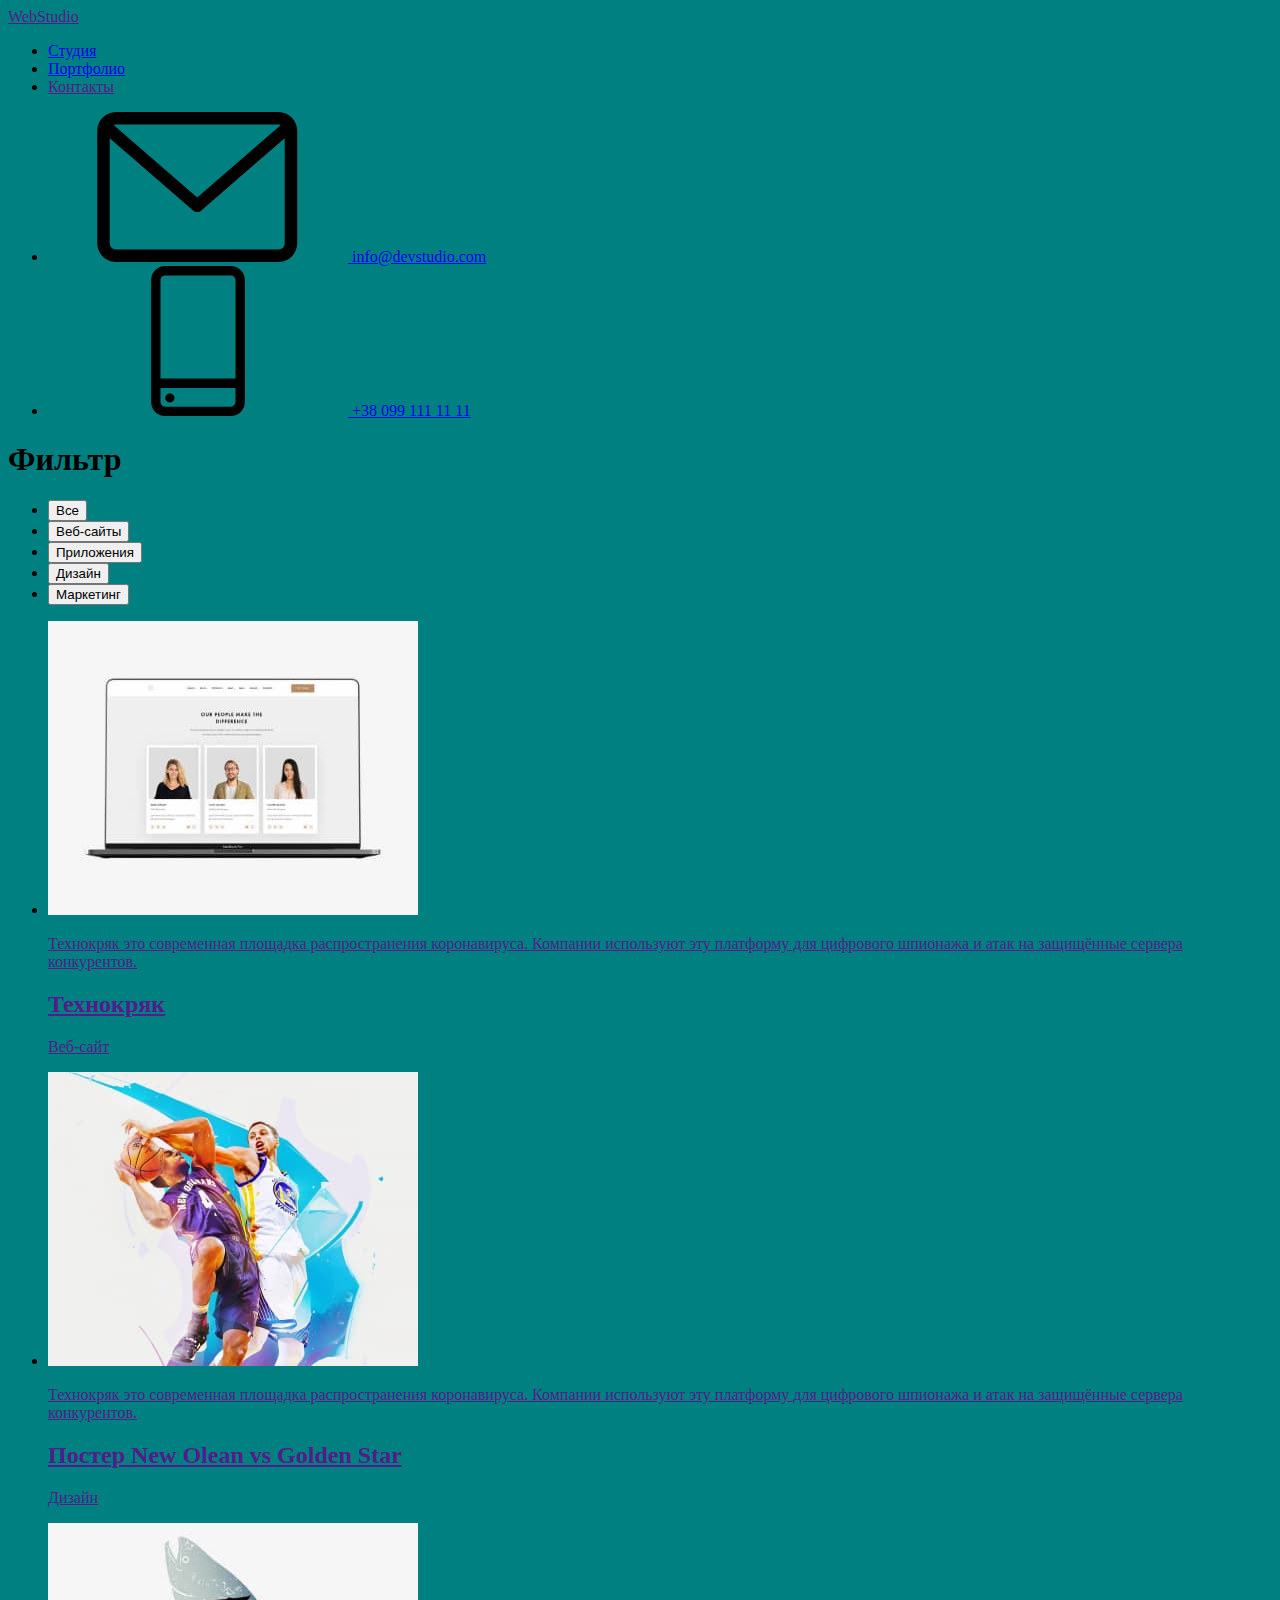
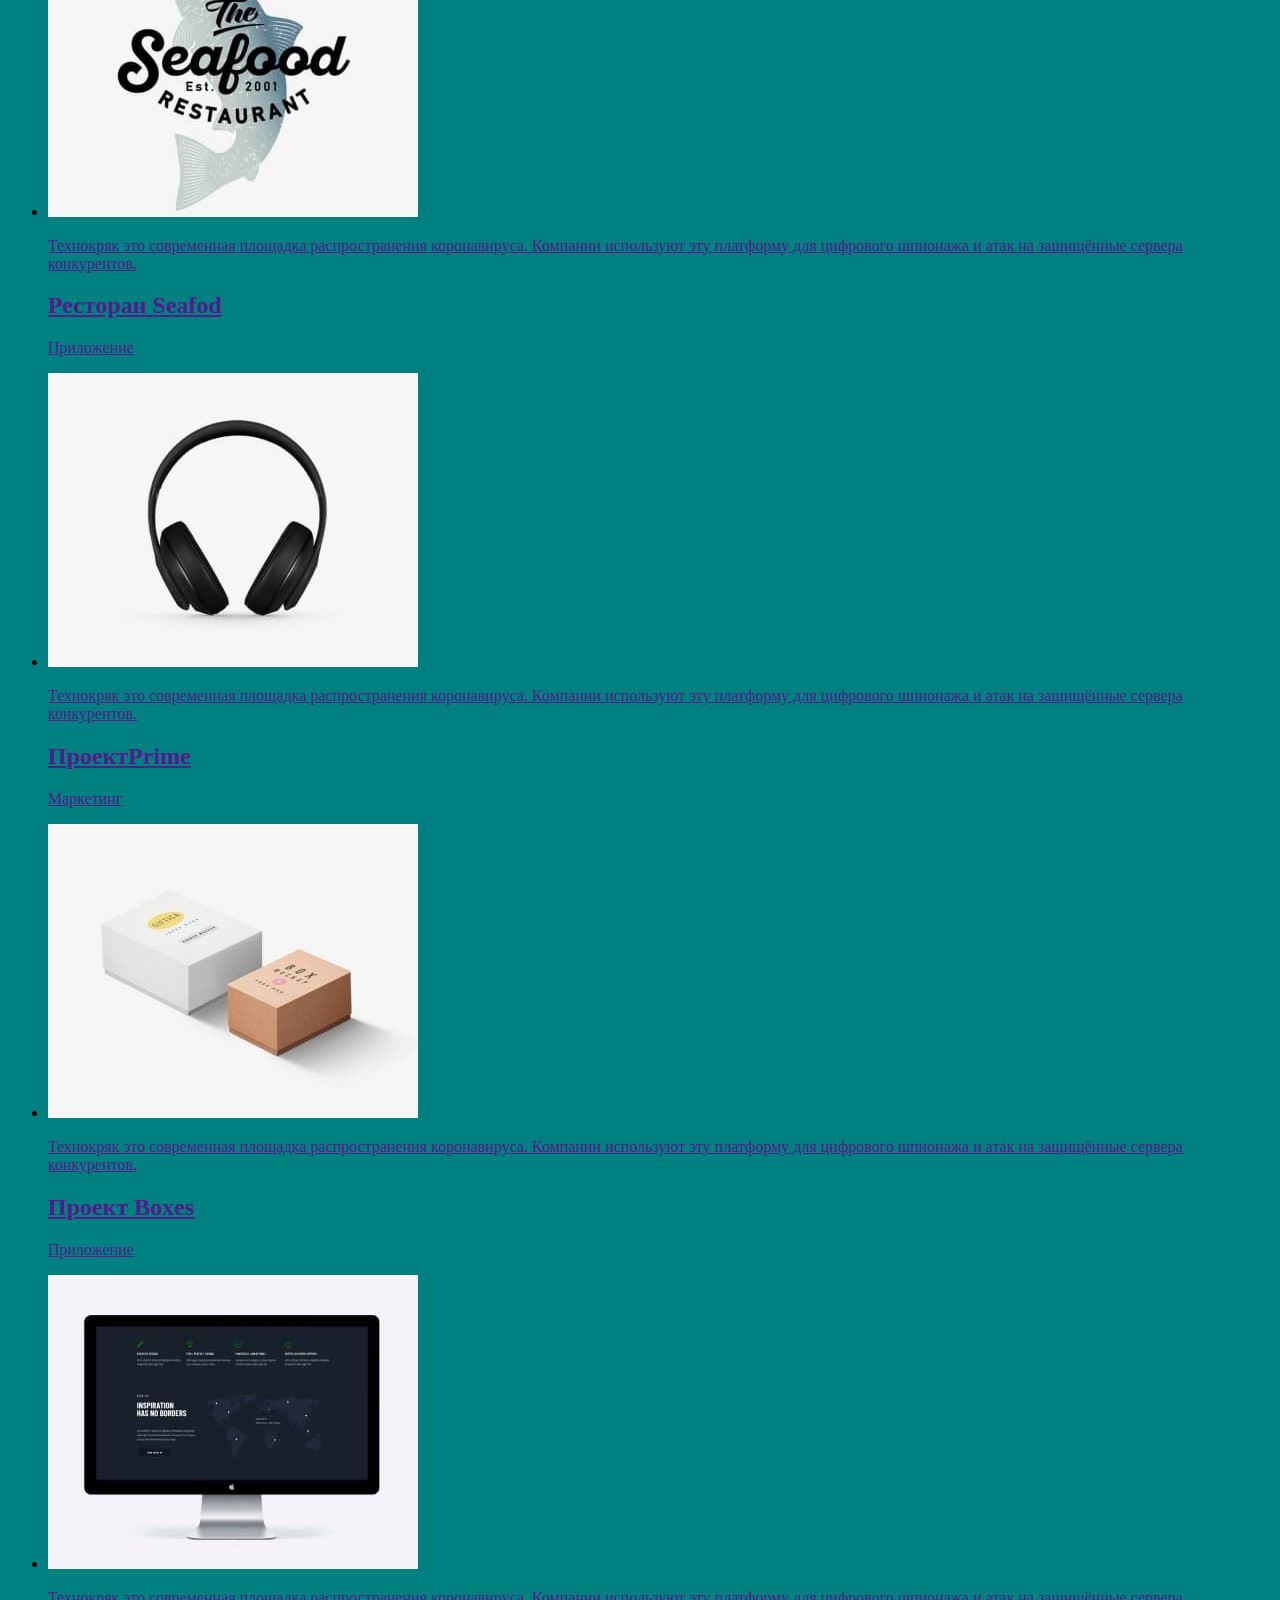
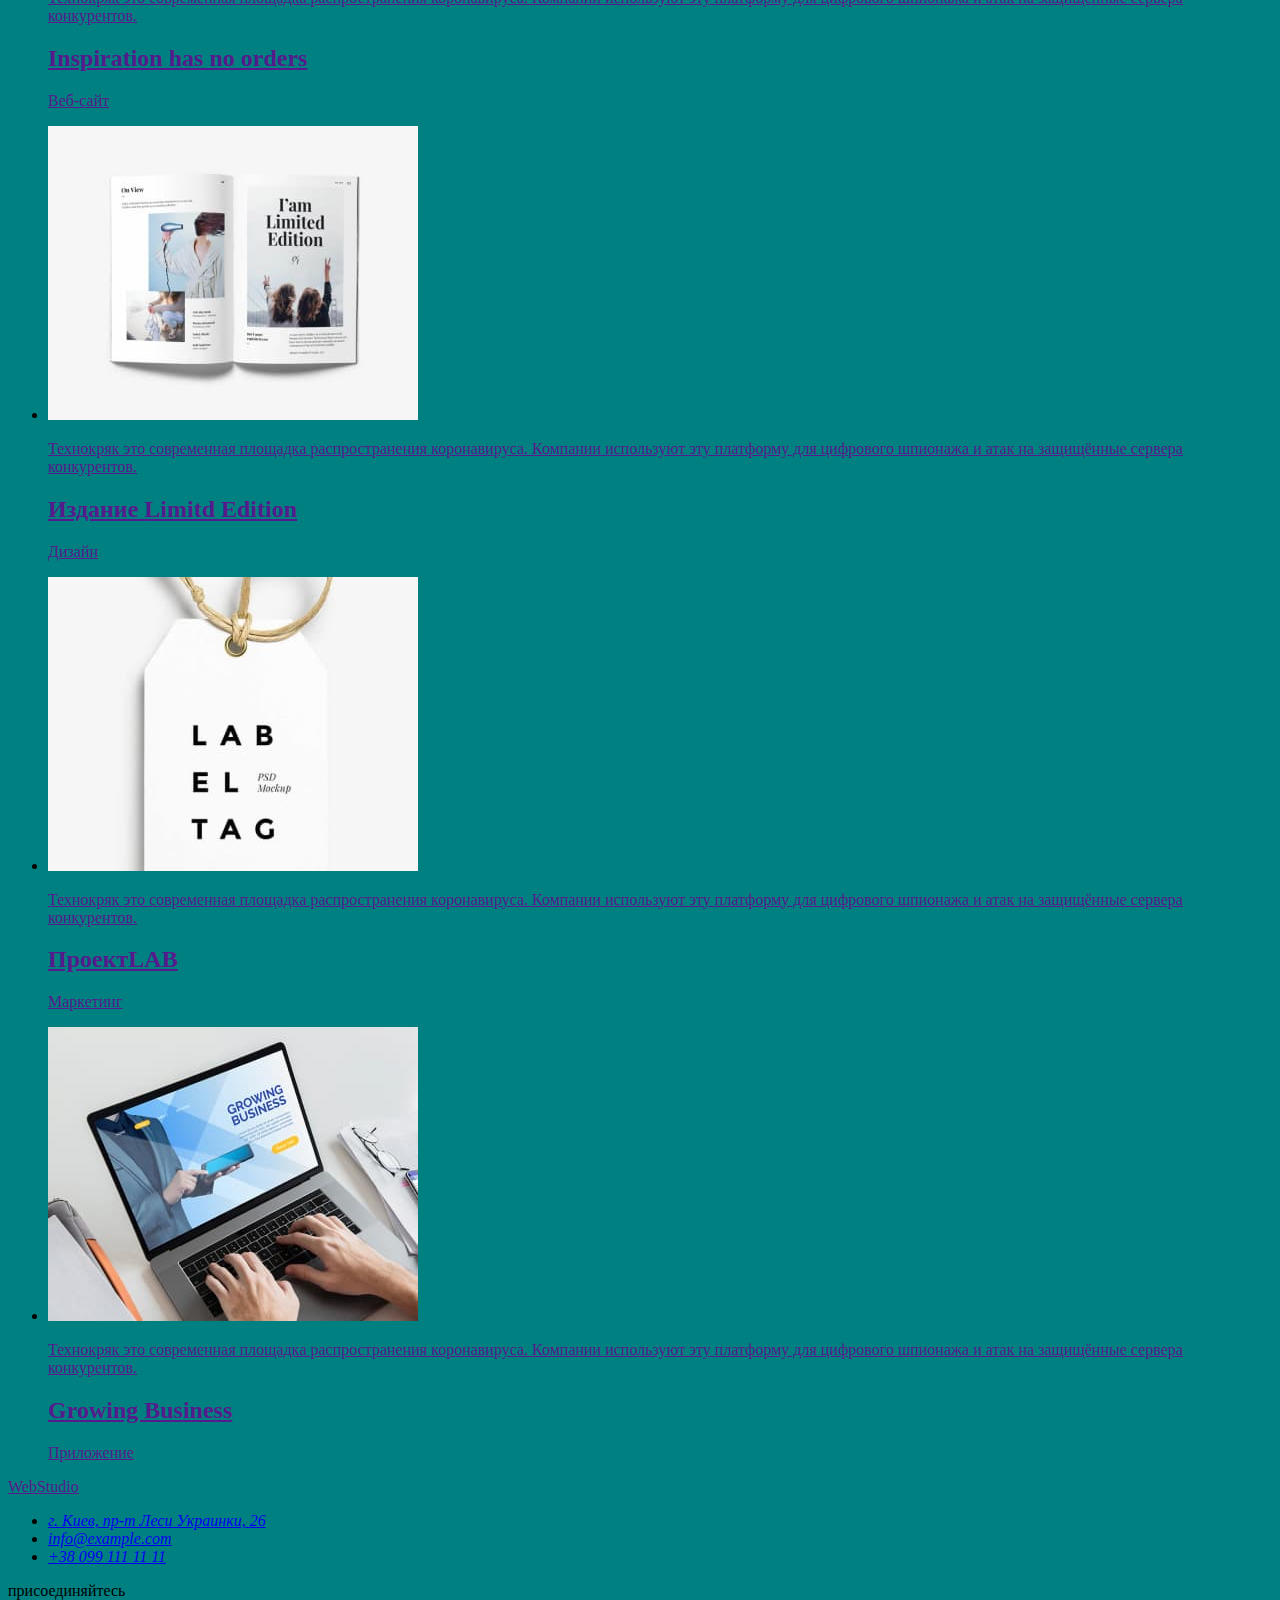
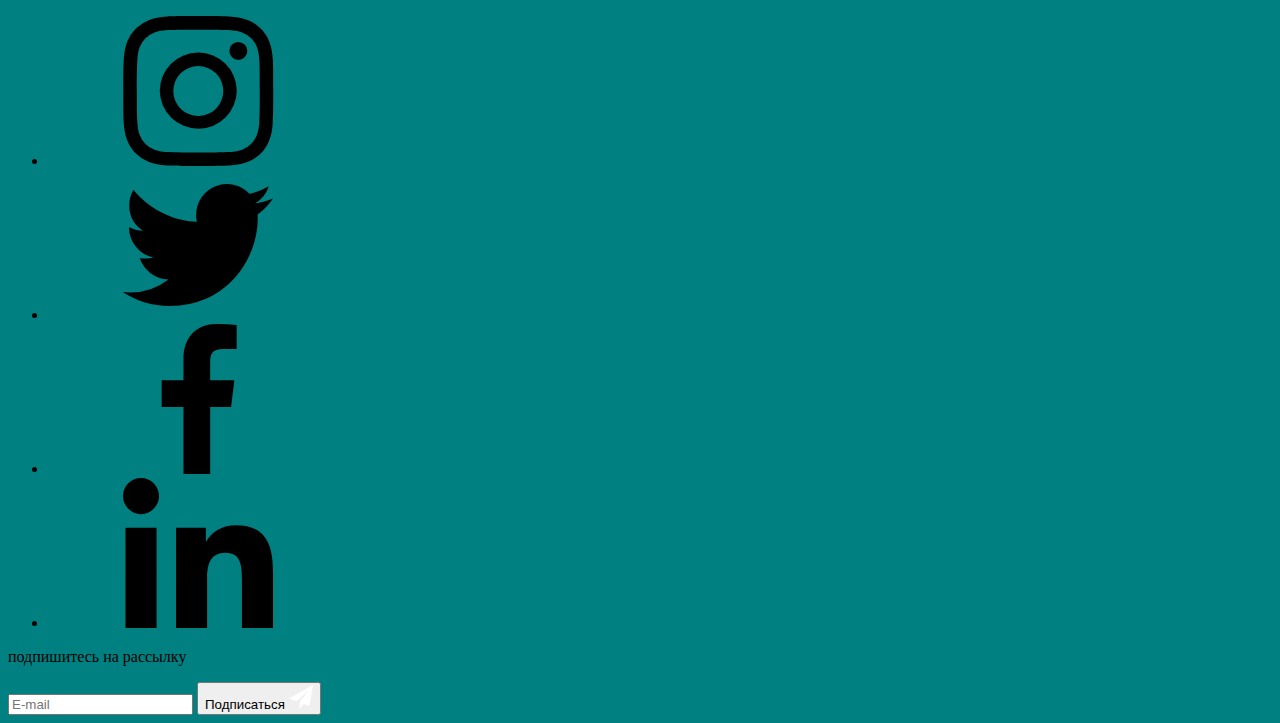
==== portfolio.html @ b496a495 "scss added" ====
<!DOCTYPE html>
<html lang="ru">
<head>
    <meta charset="UTF-8">
    <meta http-equiv="X-UA-Compatible" content="IE=edge">
    <meta name="viewport" content="width=device-width, initial-scale=1.0">
    <title>Студия</title>
    <link rel="preconnect" href="https://fonts.googleapis.com">
    <link rel="preconnect" href="https://fonts.gstatic.com" crossorigin>
    <link href="https://fonts.googleapis.com/css2?family=Raleway:wght@700&family=Roboto:wght@400;500;700;900&display=swap" rel="stylesheet">
    <link rel="stylesheet" href="https://cdnjs.cloudflare.com/ajax/libs/modern-normalize/1.1.0/modern-normalize.min.css" integrity="sha512-wpPYUAdjBVSE4KJnH1VR1HeZfpl1ub8YT/NKx4PuQ5NmX2tKuGu6U/JRp5y+Y8XG2tV+wKQpNHVUX03MfMFn9Q==" crossorigin="anonymous" referrerpolicy="no-referrer" />
    <!-- <link rel="stylesheet" href="./css/styles.css"> -->
    <link rel="stylesheet" href="./css/main.css">
</head>
<body>
    <!-- Шапка сайта -->
    <header class="header">
        <div class="container header-container">
            <nav class="navigation">
            <a lang="en" href="" class="logo">Web<span class="logo-studio">Studio</span></a>
            <ul class="nav-list list">
                <li class="nav-item"><a href="./index.html" class="nav-link">Студия</a></li>
                <li class="nav-item"><a href="./portfolio.html" class="nav-link current">Портфолио</a></li>
                <li class="nav-item"><a href="" class="nav-link">Контакты</a></li>
            </ul>
            </nav>
            <ul class="contacts list">
                <li class="contact-item">
                    <a href="mailto:info@devstudio.com" class="header-link-mail">
                    <svg class="header-mail-icon">
                        <use href="./images/icons.svg#icon-envelope"></use>
                    </svg>
                        <span>info@devstudio.com</span>
                    </a></li>
                <li class="contact-item"><a href="tel:+380991111111" class="header-link-tel">
                    <svg class="header-tel-icon">
                        <use href="./images/icons.svg#icon-smartphone"></use>
                    </svg>
                        <span>+38 099 111 11 11</span>
                    </a>
                </li>
            </ul>
        </div>
    </header>
    <main>
         <!--Проекты-->
        <section class="section">
            <div class="container">
                <h1 class="visually-hidden">Фильтр</h1>
                <!--Фильтр кнопки-->
                <ul class="filter list">
                    <li class="filter-item"> 
                        <button type="button" class="button">Все</button>
                    </li>
                    <li class="filter-item"> 
                        <button type="button" class="button">Веб-сайты</button>
                    </li>
                    <li class="filter-item"> 
                        <button type="button" class="button">Приложения</button>
                    </li>
                    <li class="filter-item"> 
                        <button type="button" class="button">Дизайн</button>
                    </li>
                    <li class="filter-item"> 
                        <button type="button" class="button">Маркетинг</button>
                    </li>
                </ul>
        
        <!--проекты-->
        
            <ul class="project list">
                <li class="project-item"> 
                    <a class="project-link" href="">
                            <div class="project-thumb">
                                <img src="./images/web.jpg" alt="фотоколаж" width="370" height="294">
                                <p class="project-action">Технокряк это современная площадка распространения коронавируса. Компании используют эту платформу для цифрового шпионажа и атак на защищённые сервера конкурентов.</p>
                            </div>
                            <div class="projects-content">
                                <h2 class="project-link-title">Технокряк</h2>
                                <p class="project-link-text">Веб-сайт</p>                              
                            </div>
                    </a>
                       
                </li>
                <li class="project-item"> 
                    <a class="project-link" href="">
                        <div class="project-thumb">
                            <img src="./images/design.jpg" alt="люди с мячом" width="370" height="294">
                            <p class="project-action">Технокряк это современная площадка распространения коронавируса. Компании используют эту платформу для цифрового шпионажа и атак на защищённые сервера конкурентов.</p>
                        </div>
                        <div class="projects-content">
                            <h2 class="project-link-title"> Постер <span lang="en">New Olean vs Golden Star</span></h2>
                            <p class="project-link-text">Дизайн</p>
                            
                        </div>
                    </a>
                </li>
                <li class="project-item"> 
                    <a class="project-link" href=""> 
                        <div class="project-thumb">
                            <img src="./images/restaurantseafood.jpg" alt="ресторан seafood" width="370" height="294">
                            <p class="project-action">Технокряк это современная площадка распространения коронавируса. Компании используют эту платформу для цифрового шпионажа и атак на защищённые сервера конкурентов.</p>
                        </div>
                        <div class="projects-content">
                            <h2 class="project-link-title">Ресторан <span lang="en">Seafod</span></h2>
                            <p class="project-link-text">Приложение</p>
                        </div>
                    </a>
                </li>
                <li class="project-item"> 
                    <a class="project-link" href="">
                        <div class="project-thumb">
                            <img src="./images/headphones.jpg" alt="наушники" width="370" height="294">
                            <p class="project-action">Технокряк это современная площадка распространения коронавируса. Компании используют эту платформу для цифрового шпионажа и атак на защищённые сервера конкурентов.</p>
                        </div>
                        <div class="projects-content">
                            <h2 class="project-link-title">Проект<span lang="en">Prime</span></h2>
                            <p class="project-link-text">Маркетинг</p>
                        </div>
                    </a>
                </li>
                <li class="project-item"> 
                    <a class="project-link" href="">
                        <div class="project-thumb">
                            <img src="./images/projectboxes.jpg" alt="коробочки" width="370" height="294">
                            <p class="project-action">Технокряк это современная площадка распространения коронавируса. Компании используют эту платформу для цифрового шпионажа и атак на защищённые сервера конкурентов.</p>
                        </div>
                        <div class="projects-content">
                            <h2 class="project-link-title">Проект <span lang="en">Boxes</span></h2>
                            <p class="project-link-text">Приложение</p>
                    </div>
                    </a>
                </li>
                <li class="project-item"> 
                    <a class="project-link" href="">
                        <div class="project-thumb">
                            <img src="./images/pc.jpg" alt="монитор" width="370" height="294">
                            <p class="project-action">Технокряк это современная площадка распространения коронавируса. Компании используют эту платформу для цифрового шпионажа и атак на защищённые сервера конкурентов.</p>
                        </div>
                        <div class="projects-content">
                            <h2 lang="en" class="project-link-title">Inspiration has no orders</h2>
                            <p class="project-link-text">Веб-сайт</p>
                        </div>
                    </a>
                </li>
                <li class="project-item"> 
                    <a class="project-link" href="">
                        <div class="project-thumb">
                            <img src="./images/books.jpg" alt="книга" width="370" height="294">
                            <p class="project-action">Технокряк это современная площадка распространения коронавируса. Компании используют эту платформу для цифрового шпионажа и атак на защищённые сервера конкурентов.</p>
                        </div>
                        <div class="projects-content">
                            <h2 class="project-link-title">Издание <span lang="en">Limitd Edition</span></h2>
                            <p class="project-link-text">Дизайн</p>
                        </div>
                    </a>
                </li>
                <li class="project-item"> 
                    <a class="project-link" href="">
                        <div class="project-thumb">
                            <img src="./images/label.jpg" alt="лейбочка" width="370" height="294">
                            <p class="project-action">Технокряк это современная площадка распространения коронавируса. Компании используют эту платформу для цифрового шпионажа и атак на защищённые сервера конкурентов.</p>
                        </div>    
                        <div class="projects-content">
                            <h2 class="project-link-title">Проект<span lang="en">LAB</span> </h2>
                            <p class="project-link-text">Маркетинг</p>
                       </div>
                    </a>
                </li>
                <li class="project-item"> 
                    <a class="project-link" href="">
                        <div class="project-thumb">
                            <img src="./images/laptop.jpg" alt="ноутбук" width="370" height="294">
                            <p class="project-action">Технокряк это современная площадка распространения коронавируса. Компании используют эту платформу для цифрового шпионажа и атак на защищённые сервера конкурентов.</p>
                        </div>
                        <div class="projects-content">
                            <h2 lang="en" class="project-link-title">Growing Business</h2>
                            <p class="project-link-text">Приложение</p>
                        </div>
                    </a>
                </li>
            </ul>
            </div>
        </section>
    </main>

     <!-- Подвал -->
     <footer class="footer">
        <div class="container footer-container">
            <div class="container-adress">
                <a lang="en" href="" class="logo logo-footer">Web<span class="logo-studio-footer">Studio</span> </a>
            <address class="section-adress">
                <ul class="adress list">
                <li class="adress-item"><a href="https://goo.gl/maps/fiqTfdVGNk1Dg5dy9" target="_blank" 
                    rel="noopener noreferrer nofollow" class="adress-link adress-footer">г. Киев, пр-т Леси Украинки, 26</a>
                </li>
                <li class="adress-item"><a href="mailto:info@example.com" class="adress-link">info@example.com</a></li>
                <li class="adress-item"><a href="tel:+380991111111" class="adress-link">+38 099 111 11 11</a></li>
                </ul>
            </address>
            </div>
            <div class="container-join">
                <p class="join-title">присоединяйтесь</p>
                <ul class="join-list list">
                    <li class="join-item">
                        <a href="" class="join-link">
                            <svg class="join-icon">
                                <use href="./images/icons.svg#icon-instagram"></use>
                            </svg>
                        </a>
                    </li>
                    <li class="join-item">
                        <a href="" class="join-link">
                            <svg class="join-icon">
                                <use href="./images/icons.svg#icon-twitter"></use>                                
                            </svg>
                        </a>
                    </li>
                    <li class="join-item">
                        <a href="" class="join-link">
                            <svg class="join-icon">
                                <use href="./images/icons.svg#icon-facebook"></use>
                            </svg>
                        </a>
                    </li>
                    <li class="join-item">
                        <a href="" class="join-link">
                            <svg class="join-icon">
                                <use href="./images/icons.svg#icon-linkedin"></use>
                            </svg>
                        </a>
                    </li>
                </ul>
            </div>

            <div class="container-sign">
                <p class="sign-title">подпишитесь на рассылку</p>
                <form class="sign">
                   
                        <input class="sign-container" type="email" name="mail" id="mail" placeholder="E-mail">
                    
                    <button type="submit" class="text-sign">Подписаться
                        
                        <svg class="icon-sign" width="24" height="24">
                            <use href="./images/icons.svg#icon-send"></use>
                        </svg>
                    </button>
                </form>
            </div>
        </div>
    </footer>
    <script src="./js/modal.js"></script>
</body>
</html>
---- css/styles.css ----
/*цвет заголовков #212121 
цвет текста #757575;
акцент #2196F3;
h1, фон #ffffff;
фон шапки, подвала #2F303A;
фон команди F5F4FA
фон кнопок, карток #F5F4FA;
фон карток #EEEEEE;
фон наша команда #E5E5E5;
фон лого #000000; #2196F3;
*/

:root {
    --title-color: #212121;
    --text-color: #757575;
    --accent-color:#2196f3;
    --background-color:#ffffff;
    --footer-background:#2F303A;
    --hero-background:#2F303A;
    --team-background: #F5F4FA;
    --button-color: #212121;
    --nav-color: #212121;
    --button-background: #F5F4FA;
    --time-duration: 250ms;
    --timing-function: cubic-bezier(0.4, 0, 0.2, 1);
    }
    
    p, h1, h2, h3 {
        margin: 0;
    }
    
    ul {
        margin: 0;
        padding: 0;
    }
    
    img {
        display: block;
        max-width: 100%;
        height: auto;
    }
    
    button {
        cursor: pointer;
        border-radius: 4px;
    }
    
    .container {
        width: 1200px;
        padding-right: 15px;
        padding-left: 15px;
        margin: 0 auto;
        outline: 2px solid green;
    }
    
    .header {
        border-bottom: 1px solid #ECECEC;
    }
    .header-container {
        display: flex;
        align-items: center;
    }
    .navigation {
        display: flex;
        align-items: center;
    }
    .nav-list{
        display: flex;
        
    }
    .contacts {
        display: flex;
        margin-left: auto;
    }
    .contact-item {
        display: flex;
    }
    
    .contact-item + .contact-item {
        margin-left: 50px;
    }
    
    .nav-item + .nav-item {
        margin-left: 50px;
    }
    
    
    body {
    background-color: var(--background-color);
    color: var(--text-color);
    font-family: Roboto, sans-serif;
    font-size: 14px;
    letter-spacing: 0.03em;
    }
    .list {
        list-style: none;
    }
    
    /*лого*/
    .logo {
        font-family: Raleway, sans-serif;
        color: var(--accent-color);
        font-weight: 700;
        font-size: 26px;
        line-height: 1.2;
        text-decoration: none;
        padding-top: 24px;
        padding-bottom: 25px;
        margin-right: 93px;

        transition: color var(--time-duration) var(--timing-function);
    }
    .logo-studio {
        color: #000000;
        
    }
    .logo-studio-footer,
    .adress-item-city{
        color: #ffffff;
    }
    .logo:hover,
    .logo:focus {
        color: var(--accent-color);
    }
    /*навигация*/
    .nav-link {
        position: relative;
        display: block;
        
        padding-top: 32px;
        padding-bottom: 32px;
       
        color: var(--nav-color);
        font-weight: 500;
        line-height: 1.14;
        letter-spacing: 0.02em;
        text-decoration: none;     
        
        transition: color var(--time-duration) var(--timing-function);
    }
     
    .nav-link:hover,
    .nav-link:focus{
        color: var(--accent-color);       
    }

    .nav-link.current::after {
        content: '';
        position: absolute;
        bottom: 0;
        left: 0;
        display: block;
        width: 100%;
        height: 4px;
        
        background-color: var(--accent-color);
        border-radius: 2px;
        
        opacity: 1;

        }
    .current {
        color: var(--accent-color);
    }

    /* шапка сайта */
    .header-link-mail,
    .header-link-tel {
        color: inherit;
        font-weight: 500;
        line-height: 1.14;
        letter-spacing: 0.02em;
        text-decoration: none;
    
        display: flex;
        justify-content: center;
        align-items: center;

       
        transition: color var(--time-duration) var(--timing-function);
    }
        
    .header-link-mail:hover,
    .header-link-mail:focus,
    .header-link-tel:hover,
    .header-link-tel:focus {
        color: var(--accent-color);
    }
    
    .header-tel-icon,
    .header-mail-icon {
    margin-right: 10px;
    
    fill: currentColor;
    
    transition: fill var(--time-duration) var(--timing-function);
    }

    .header-mail-icon {
        width: 16px;
        height: 12px;
    }
    
    .header-tel-icon {
        width: 10px;
        height: 16px;
    }
    .header-mail-icon:hover,
    .header-mail-icon:focus,
    .header-tel-icon:focus,
    .header-tel-icon:hover {
        fill: var(--accent-color);
    }
    
    /*Герой*/
    .hero {
        background-color: var(--hero-background);
    
        background-image: linear-gradient(
            rgba(47, 48, 58, 0.4),
            rgba(47, 48, 58, 0.4)),
            url(../images/hero-image.jpg);
        background-repeat: no-repeat;
        background-position: center;
        background-size: cover;
    
        max-width: 1600px;
        height: 600px;
        
        padding-top: 200px;
        padding-bottom: 200px;
        margin: 0 auto;
        
        text-align: center;
    
    }
    .hero-title {
        color: #ffffff;
        font-size: 44px;
        font-weight: 900;
        line-height: 1.36;
        letter-spacing: 0.06em;
        text-align: center;
        text-transform: uppercase;
        width: 696px;
        
        margin-right: auto;
        margin-left: auto;
        margin-bottom: 30px;
    }
    .hero-btn {
        color: #ffffff;
        background-color: var(--accent-color);
        font-family: inherit;
        font-size: 16px;
        font-weight: 700;
        line-height: 1.88;
        letter-spacing: 0.06em;
        cursor: pointer;
        border-radius: 4px;
    
        box-shadow: 0px 4px 4px rgba(0, 0, 0, 0.15);
           
        min-width: 200px;
        min-height: 50px;
    
        padding: 10px 32px;
        justify-content: center;
    }

   
    
    /*Преимущества*/
    .visually-hidden {
        position: absolute;
        clip: rect(0 0 0 0);
        width: 1px;
        height: 1px;
        margin: -1px;
    }
    .section {
        padding-top: 94px;
        padding-bottom: 94px;
    }
    .features {
        display: flex;
    }
    
    .features-item:not(:first-child) {
        margin-left: 30px;
    }
    .features-title {
        color: var(--title-color);
        font-weight: 700;
        font-size: 16px;
        line-height: 1.14;
        text-transform: uppercase;
        
        margin-bottom: 10px;
        margin-top: 30px;
    }
    .features-text {
        color: var(--text-color);
        line-height: 1.71;
    }
    
    .features-img-link {
    
        min-height: 120px;
        
        display: flex;
        justify-content: center;
        align-items: center;
       
        
        background-color: #f5f4f4;
        
        
        
    }
    .features-img-icon {
        display: block;
        
        width: 70px;
        height: 70px;
    }
    
    /*Наши работы*/
    .works {
        display: flex;
        margin-left: -30px;
    }
    .works-section {
        padding-top: 0;
    }
    .section-title{
        color: var(--title-color);
        font-weight: 700;
        font-size: 36px;
        line-height: 1.17;
        text-align: center;
    }
    .works-title {
        margin-bottom: 50px;
    }
    
    .works-item {
        position: relative;
        width: calc(100% / 3 - 30px);
        margin-left: 30px;
    }
    
    .works-text {
        position: absolute;
        content: '';

        display: flex;
        justify-content: center;
        align-items: center;

        bottom: 0;
        left: 0;
        width: 100%;
        height: 70px;
               
        font-weight: 700;
        line-height: 1.17; 
        text-transform: uppercase;
        
        color: #ffffff;
        background: #2F303ACC;
    }
    
    /* Персонал */
    .section-masters {
        background-color: var(--team-background);
    
    }
    .masters {
        
        display: flex;
    }
    
    .masters-item-content {
        padding-bottom: 30px;
        padding-top: 30px;
    }
    .masters-item {
        
        background-color: #ffffff;
        width: calc((100% - 90px) / 4);
        box-shadow: 0px 1px 3px rgba(0, 0, 0, 0.12), 0px 1px 1px rgba(0, 0, 0, 0.14), 0px 2px 1px rgba(0, 0, 0, 0.2);
        border-radius: 0px 0px 4px 4px;
    
    }
    .masters-item:not(:first-child) {
        margin-left: 30px;
    }
    .masters-title {
        
        margin-bottom: 50px;
    }
    .masters-item-title,
    .masters-text {
        color: var(--title-color);
        font-size: 16px;
        font-weight: 500;
        line-height: 1.19;
        text-align: center;
    
    }
    .masters-item-title {
        
        margin-bottom: 10px;
        
    }
    
    .masters-text {
        color: var(--text-color);
        font-weight: 400;
    }
    .masters-socials-list {
        margin-top: 16px;
        display: flex;
        justify-content: center;
    }
    
    .masters-socials-link {
        width: 44px;
        height: 44px;
        border-radius: 50%;
        
    
        display: flex;
        justify-content: center;
        align-items: center;

        transition: background-color var(--time-duration) var(--timing-function);
    }
    .masters-socials-item + .masters-socials-item {
        margin-left: 10px;
    }
    
    .masters-social-icon {
        fill: #AFB1B8;
        transition: fill var(--time-duration) var(--timing-function);
        
    }
    .masters-socials-link:hover {
        background-color: var(--accent-color); 
    } 
    .masters-socials-link:hover .masters-social-icon {
       fill: #ffffff;
    } 
    
    .masters-socials-link:focus {
        background-color: var(--accent-color); 
    } 
    
    .masters-socials-link:focus .masters-social-icon {
        fill: #ffffff;
    } 
    
    /* Постоянные клиенты */
    .section-title {
        margin-bottom: 50px;
    }
    
    .clients-item:not(:first-child) {
        margin-left: 30px;
    }
    .clients-list {
        display: flex;
        flex-wrap: nowrap;
    }
    .clients-link {
        width: 170px;
        height: 92px;
        
        display: flex;
        justify-content: center;
        align-items: center;
           
        border: 1px solid #AFB1B8;
        border-radius: 4px;
        
        transition: border var(--time-duration) var(--timing-function);
    }
    .clients-icons {
        display: block;
        
        width: 106px;
        height: 60px;
    
        fill: #AFB1B8;

        transition: fill var(--time-duration) var(--timing-function);
    }
    

    .clients-link:hover,
    .clients-link:focus {
        border-color: var(--accent-color);

    }
    .clients-link:hover .clients-icons,
    .clients-link:focus .clients-icons {
        fill: var(--accent-color);
    }
    
   

    /* Подвал */
    .footer {
        background-color: #2F303A;
        padding-top: 60px;
        padding-bottom: 60px;
    } 
    
    .logo-footer {
        padding: 0;
        margin: 0;
    }
    .section-adress{
        margin-top: 20px;
    }
    .adress-item:not(:last-child) {
        margin-bottom: 9px;
    }
    .adress-link{
        color: var(--text-color);
        background-color: var(--footer-background);
        font-style: normal;
        line-height: 1.71;
        text-decoration: none;

        transition: color var(--time-duration) var(--timing-function);
    }
    .adress-link:hover,
    .adress-link:focus {
        color: var(--accent-color);
    }
    
    .logo-studio-footer,
    .adress-footer {
        color: #ffffff;
    }
    
    .footer-container {
        display: flex;
        align-items: baseline;
    }
    
    .join-title, 
    .sign-title {
        
        font-weight: 700;
        line-height: 1.17;
        text-align: left;
    
        text-transform: uppercase;
        
        color: #ffffff;
        margin-bottom: 20px;
        
    }
    
    .container-join {
       
        margin-left: 70px;
            
    }
    .join-list {
        
        display: flex;
        justify-content: center;
        
    }
    
    .join-link {
        width: 44px;
        height: 44px;
        border-radius: 50%;
        background: rgba(255, 255, 255, 0.1);
    
        display: flex;
        justify-content: center;
        align-items: center;

        transition: background-color var(--time-duration) var(--timing-function);
    }
    .join-item:not(:first-child) {
        margin-left: 10px;
    }
    
    .join-icon {
        width: 20px;
        height: 20px;
        fill: #ffffff;
    
    }
    
    .join-link:hover,
    .join-link:focus {
        background-color: var(--accent-color); 
    } 
    
    .container-sign {
        margin-left: 93px;
        width: 570px;
        
    }
    
    .sign {
        position: relative;
    }
    .sign-container {
        width: 358px;
        height: 50px;
        background-color: transparent;
        border: 1px solid rgba(255, 255, 255, 0.3);
        filter: drop-shadow(0px 4px 4px rgba(0, 0, 0, 0.15));
        border-radius: 4px;
        margin-right: 8px;
        outline: none;
      transition: border-color var(--time-duration) var(--timing-function);
    }
    .sign-container::placeholder {
        font-size: 16px;
        line-height: 1.25;
        color: rgba(255, 255, 255, 0.6);
               
        padding-left: 16px;
       
    }

    .sign-container:focus {
        border-color: var(--accent-color);
    }
    .container-adress {
        flex-grow: 1;
    }
    .text-sign {
        display: inline-flex;
        color: #ffffff;
        background-color: var(--accent-color);
        padding: 10px 28px;
        border: transparent;
        font-size: 16px;
        font-weight: 700;
        line-height: 1.875;
        letter-spacing: 0.06em;
        text-align: center;
        justify-content: center;
        align-items: center;
    }
    
    .icon-sign {
        margin-left: 10px;
       
        align-items: center;
        justify-content: center;
    }
    /* portfolio */
    /* Фильтр */
    .filter {
        display: flex;
        justify-content: center;
        margin-bottom: 50px;
    }
    .button {
        cursor: pointer;
        font-family: inherit;
        color: var(--button-color);
        background-color: var(--button-background);
        font-size: 16px;
        font-weight: 500;
        line-height: 1.63;
        text-decoration: none;
        border: transparent;

        padding: 6px 22px;

        transition: background-color var(--time-duration) var(--timing-function), color var(--time-duration) var(--timing-function), box-shadow var(--time-duration) var(--timing-function);
    }
    
    .filter-item + .filter-item {
        margin-left: 10px;
    }
    
    .button:hover,
    .button:focus {
        background-color: var(--accent-color);
        color: #ffffff;
        cursor: pointer;
        box-shadow: 0px 3px 1px rgba(0, 0, 0, 0.1), 0px 1px 2px rgba(0, 0, 0, 0.08), 0px 2px 2px rgba(0, 0, 0, 0.12);
    }
    /* проекты */
    .project {
        display: flex;
        flex-wrap: wrap;
        margin-left: -30px;
        margin-bottom: -30px;
    }
      
    .projects-content {
        padding-top: 20px;
        padding-bottom: 20px;
        padding-left: 24px;
        padding-right: 24px;
        border-bottom: 1px solid #EEEEEE;
        border-right: 1px solid #EEEEEE;
        border-left: 1px solid #EEEEEE;
        
    }
    
    .project-item {

       
        margin-left: 30px;
        margin-bottom: 30px;
    }
  
    .project-link {
        

        display: block;
        text-decoration: none;
        flex-basis: calc(100% / 3 - 30px);

        transition: box-shadow var(--time-duration) var(--timing-function);
    }
    .project-link:hover,
    .project-link:focus {
        box-shadow: 0px 1px 1px rgba(0, 0, 0, 0.12), 0px 4px 4px rgba(0, 0, 0, 0.06), 1px 4px 6px rgba(0, 0, 0, 0.16);    
    }
    .project-link-title {
        color: var(--title-color);
        font-size: 18px;
        font-weight: 700;
        line-height: 2;
        letter-spacing: 0.06em;
        margin-bottom: 4px;
       
    }
   
    .project-link-text {
        color: var(--text-color);
        font-size: 16px;
        line-height: 1.88;
        
    }

    .project-thumb {
        position: relative;
        overflow: hidden;
    } 
    .project-action {
        position: absolute;
        top: 0;
        left: 0;
        width: 100%;
        height: 100%;

        padding-top: 63px;
        padding-bottom: 63px;
        padding-right: 24px;
        padding-left: 24px;

        
        background-color: var(--accent-color);
        color: #FFFFFF;
        font-size: 18px;
        line-height: 1.555;
        



        transform: translateY(100%);
        transition: transform var(--time-duration) var(--timing-function);
    }

    .project-link:hover .project-action,
    .project-link:focus .project-action {
        transform: translateY(0);

    }

    .project-item:focus .project-action {
        transform: translateY(0);

    }

     /* Modal window */
     .backdrop {
        position: fixed;
        top: 0;
        left: 0;
        width: 100vw;
        height: 100vh;
        background-color: rgba(0, 0, 0, 0.2);
          
        transition: opacity var(--time-duration) var(--timing-function), visibility var(--time-duration) var(--timing-function);
    }

    .is-hidden {
        opacity: 0;
        pointer-events: none;
        visibility: hidden;

    }

    .backdrop.is-hidden .modal {
        transform: rotate(-100deg) scale(0.5);
    }

    
    .modal {
        position: absolute;
        top: 50%;
        left: 50%;
        padding: 40px;

        width: 528px;
        height: 581px;
        /* padding: 15px; */
        border-radius: 4px;
        background-color: #ffffff;

        box-shadow: 0px 1px 3px rgba(0, 0, 0, 0.12), 0px 1px 1px rgba(0, 0, 0, 0.14), 0px 2px 1px rgba(0, 0, 0, 0.2);       

        transform: translate(-50%, -50%) rotate(0) scale(1);
        transition: transform var(--time-duration) var(--timing-function);
    }

    .close-modal {
        position: absolute;
        top: 8px;
        right: 8px;

        width: 30px;
        height: 30px;
        border: 1px solid rgba(0, 0, 0, 0.1); 
        border-radius: 50%;
        
        background: #FFFFFF;

        display: flex;
        justify-content: center;
        align-items: center;
    }

    .close-modal-icon {
        width: 18px;
        height: 18px;
        fill: currentColor;

        transform: fill var(--time-duration) var(--timing-function);
    }

    .close-modal-icon:hover,
    .close-modal-icon:focus {
        fill: var(--accent-color);
    }
    .modal-title {
        margin-bottom: 12px;
        font-weight: 700;
        font-size: 20px;
        line-height: 1.15;     
        text-align: center;
        color: var(--title-color);
    }
    .modal-label {
        display: block;
        margin-bottom: 4px;
        
        font-size: 12px;
        line-height: 1.17;
        letter-spacing: 0.01em;
        color: var(--text-color);
    }

    .form-field + .form-field{
        
        margin-top: 10px;
        color: var(--text-color);
      }

    .modal-input-wrap {
        position: relative;
        display: block;
        
      }

    .modal-conditioins {
        color: var(--accent-color);
        text-decoration: underline;
        /* border-bottom: 0.5px solid var(--accent-color);  */
        margin-left: 4px;
    }
    .modal-icon {
      position: absolute;
      top: 11px;
      left: 12px;
        
      }
      .form-field.agreement {
          margin-top: 20px;
      }

      .agreement {
        /* display: flex; */
        justify-content: center;
        /* align-items: center;     */
        
        line-height: 1.71;
          

      }

      .form-btn {
        color: #ffffff;
        background-color: var(--accent-color);
        font-family: inherit;
        font-size: 16px;
        font-weight: 700;
        line-height: 1.88;
        letter-spacing: 0.06em;
        cursor: pointer;
        border-radius: 4px;
        border: transparent;
        box-shadow: 0px 4px 4px rgba(0, 0, 0, 0.15);
           
        min-width: 200px;
        min-height: 50px;
        margin-top: 30px;
        margin-left: auto;
        margin-right: auto;
        padding: 10px;
        display: flex;
        justify-content: center;
      }
      .modal-check-text {
        color: var(--text-color);  
        display: flex;
        justify-content: center;
        align-items: center;
      }

      .modal-check-text::before {
        content: '';
        width: 16px;
        height: 15px;
        border: 2px solid #000000;
        border-radius: 2px;
        margin-right: 8px;
      }

    .modal-check:checked + .modal-check-text::before {
        background-image: url(../images/icon-check.svg);
        border: none;
    }
    .modal-input {
      border: 1px solid rgba(33, 33, 33, 0.2);
        
      border-radius: 4px;
      width: 100%;
      height: 40px;

      padding-left: 42px;  

      font-size: 14px;
      color: var(--title-color);
      outline: none;
      transition: fill var(--time-duration) var(--timing-function), border-color var(--time-duration) var(--timing-function);
      }

      .modal-input:focus,
      .modal-text:focus {
        border-color: var(--accent-color);
      }

      .modal-input:focus + .modal-icon {
        fill: var(--accent-color);
      }

    .modal-text {
      line-height: 16px;
      letter-spacing: 0.01em;
      color: rgba(117, 117, 117, 0.5);
      border: 1px solid rgba(33, 33, 33, 0.2);
      display: block;
      border-radius: 4px;
      width: 100%;
      height: 120px;
      resize: none;
      outline: none;
      padding: 12px 16px;
      }
    .modal-text::placeholder {
        color: rgba(117, 117, 117, 0.5);
    }
---- css/main.css ----
body {
  background-color: teal;
}
/*# sourceMappingURL=main.css.map */
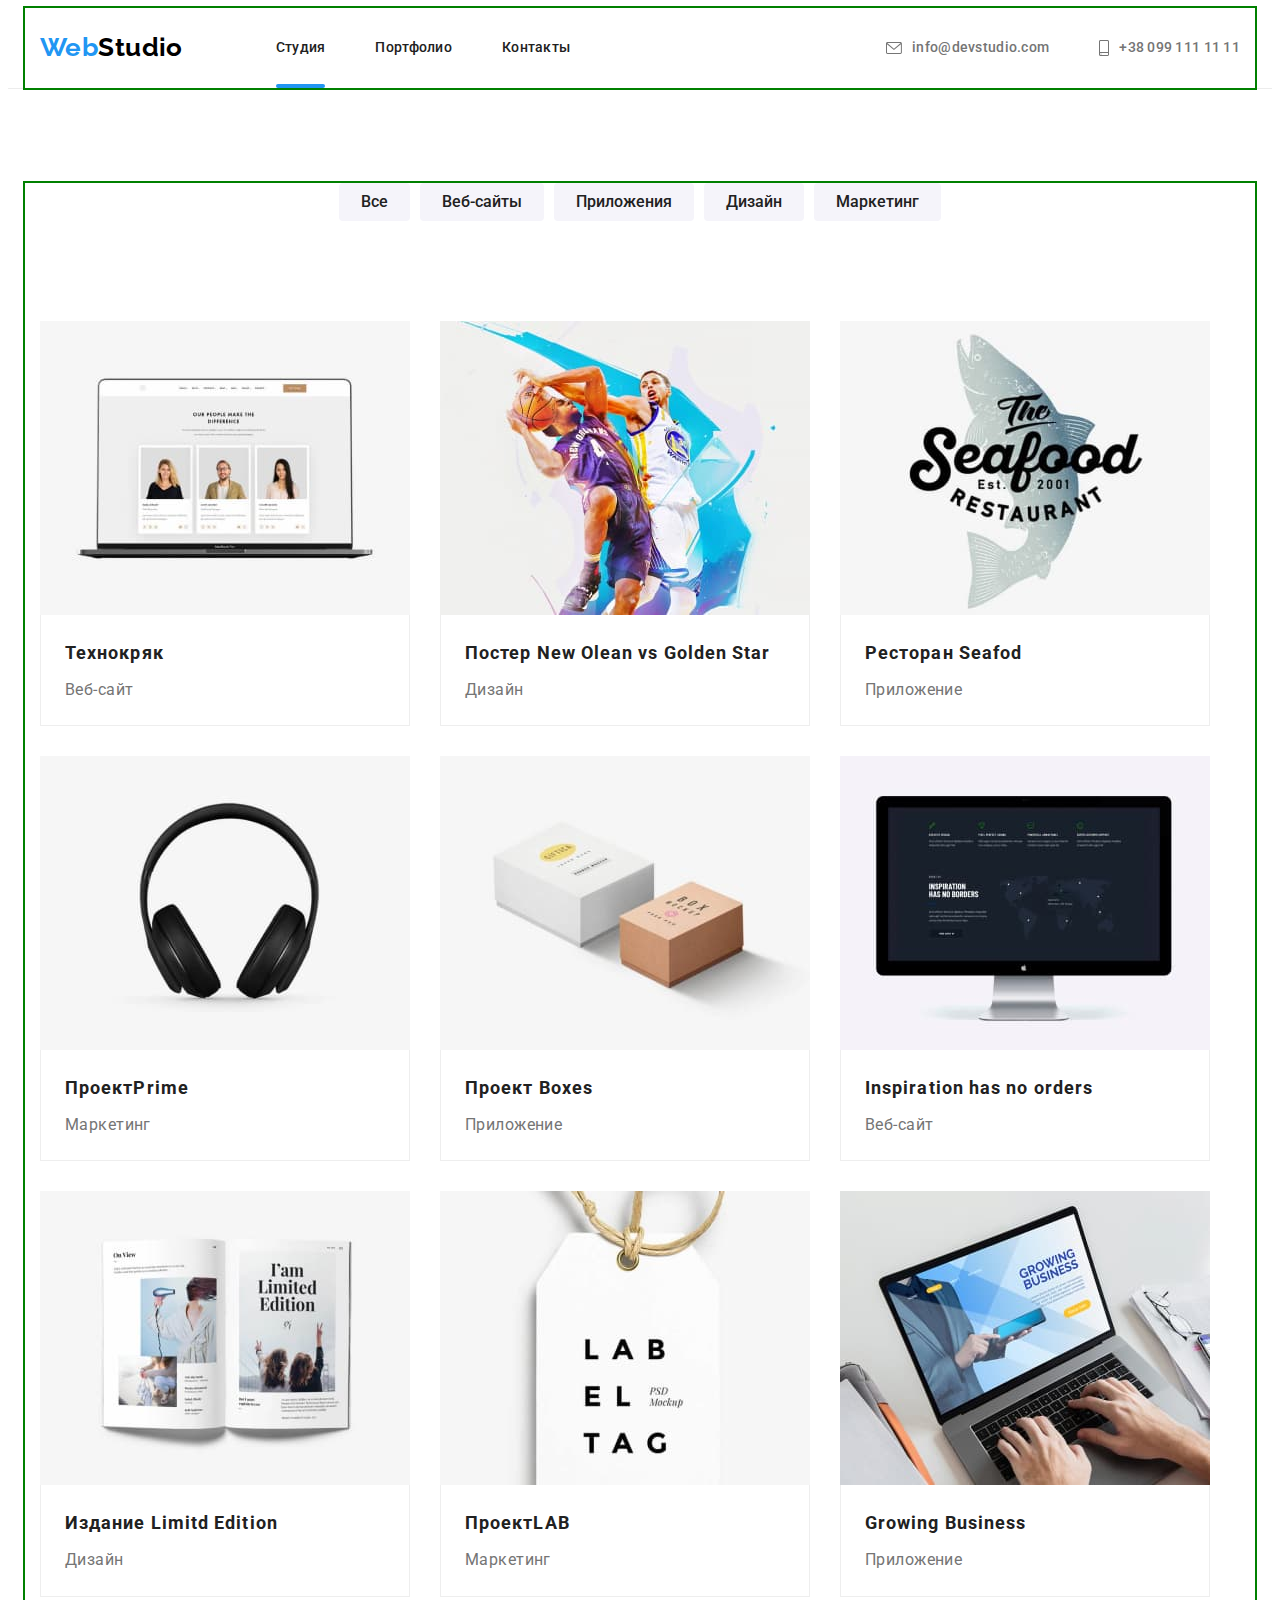
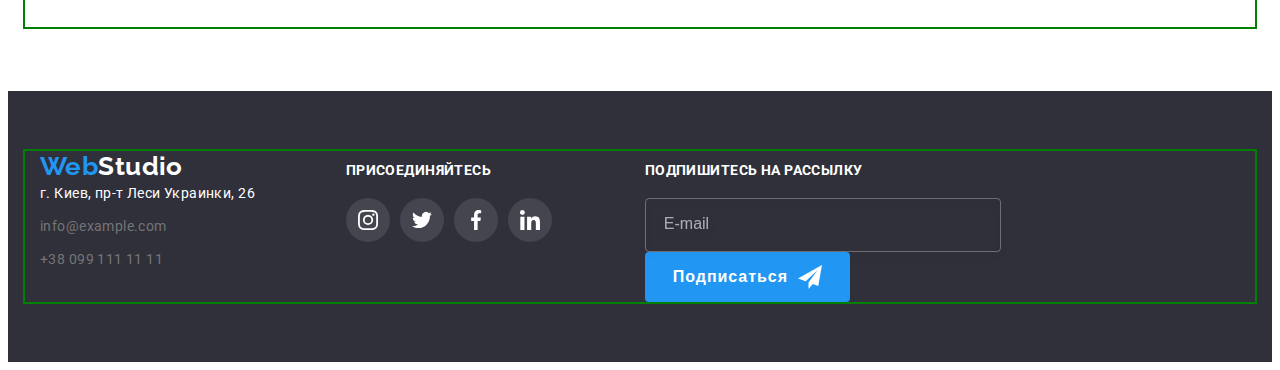
==== commit a503fb1b: "bem" ====
--- a/portfolio.html
+++ b/portfolio.html
@@ -13,27 +13,27 @@
     <link rel="stylesheet" href="./css/main.css">
 </head>
 <body>
-    <!-- Шапка сайта -->
-    <header class="header">
-        <div class="container header-container">
+     <!-- Шапка сайта -->
+     <header class="header">
+        <div class="container header__container">
             <nav class="navigation">
-            <a lang="en" href="" class="logo">Web<span class="logo-studio">Studio</span></a>
+            <a lang="en" href="" class="logo">Web<span class="logo__studio">Studio</span></a>
             <ul class="nav-list list">
-                <li class="nav-item"><a href="./index.html" class="nav-link">Студия</a></li>
-                <li class="nav-item"><a href="./portfolio.html" class="nav-link current">Портфолио</a></li>
-                <li class="nav-item"><a href="" class="nav-link">Контакты</a></li>
+                <li class="nav-list__item"><a href="./index.html" class="nav-list__link current">Студия</a></li>
+                <li class="nav-list__item"><a href="./portfolio.html" class="nav-list__link">Портфолио</a></li>
+                <li class="nav-list__item"><a href="" class="nav-list__link">Контакты</a></li>
             </ul>
             </nav>
             <ul class="contacts list">
-                <li class="contact-item">
-                    <a href="mailto:info@devstudio.com" class="header-link-mail">
-                    <svg class="header-mail-icon">
+                <li class="contacts__item">
+                    <a href="mailto:info@devstudio.com" class="contacts__mail">
+                    <svg class="contacts__mail-icon">
                         <use href="./images/icons.svg#icon-envelope"></use>
                     </svg>
                         <span>info@devstudio.com</span>
                     </a></li>
-                <li class="contact-item"><a href="tel:+380991111111" class="header-link-tel">
-                    <svg class="header-tel-icon">
+                <li class="contacts__item"><a href="tel:+380991111111" class="contacts__tel">
+                    <svg class="contacts__tel-icon">
                         <use href="./images/icons.svg#icon-smartphone"></use>
                     </svg>
                         <span>+38 099 111 11 11</span>
@@ -49,133 +49,133 @@
                 <h1 class="visually-hidden">Фильтр</h1>
                 <!--Фильтр кнопки-->
                 <ul class="filter list">
-                    <li class="filter-item"> 
-                        <button type="button" class="button">Все</button>
-                    </li>
-                    <li class="filter-item"> 
-                        <button type="button" class="button">Веб-сайты</button>
-                    </li>
-                    <li class="filter-item"> 
-                        <button type="button" class="button">Приложения</button>
-                    </li>
-                    <li class="filter-item"> 
-                        <button type="button" class="button">Дизайн</button>
-                    </li>
-                    <li class="filter-item"> 
-                        <button type="button" class="button">Маркетинг</button>
+                    <li class="filter__item"> 
+                        <button type="button" class="filter filter__button">Все</button>
+                    </li>
+                    <li class="filter__item"> 
+                        <button type="button" class="filter filter__button">Веб-сайты</button>
+                    </li>
+                    <li class="filter__item"> 
+                        <button type="button" class="filter filter__button">Приложения</button>
+                    </li>
+                    <li class="filter__item"> 
+                        <button type="button" class="filter filter__button">Дизайн</button>
+                    </li>
+                    <li class="filter__item"> 
+                        <button type="button" class="filter filter__button">Маркетинг</button>
                     </li>
                 </ul>
         
         <!--проекты-->
         
             <ul class="project list">
-                <li class="project-item"> 
-                    <a class="project-link" href="">
-                            <div class="project-thumb">
+                <li class="project__item"> 
+                    <a class="project__link" href="">
+                            <div class="project__thumb">
                                 <img src="./images/web.jpg" alt="фотоколаж" width="370" height="294">
-                                <p class="project-action">Технокряк это современная площадка распространения коронавируса. Компании используют эту платформу для цифрового шпионажа и атак на защищённые сервера конкурентов.</p>
+                                <p class="project__action">Технокряк это современная площадка распространения коронавируса. Компании используют эту платформу для цифрового шпионажа и атак на защищённые сервера конкурентов.</p>
                             </div>
-                            <div class="projects-content">
-                                <h2 class="project-link-title">Технокряк</h2>
-                                <p class="project-link-text">Веб-сайт</p>                              
+                            <div class="project__content">
+                                <h2 class="project__title">Технокряк</h2>
+                                <p class="project__text">Веб-сайт</p>                              
                             </div>
                     </a>
                        
                 </li>
-                <li class="project-item"> 
-                    <a class="project-link" href="">
-                        <div class="project-thumb">
+                <li class="project__item"> 
+                    <a class="project__link" href="">
+                            <div class="project__thumb">
                             <img src="./images/design.jpg" alt="люди с мячом" width="370" height="294">
-                            <p class="project-action">Технокряк это современная площадка распространения коронавируса. Компании используют эту платформу для цифрового шпионажа и атак на защищённые сервера конкурентов.</p>
-                        </div>
-                        <div class="projects-content">
-                            <h2 class="project-link-title"> Постер <span lang="en">New Olean vs Golden Star</span></h2>
-                            <p class="project-link-text">Дизайн</p>
+                            <p class="project__action">Технокряк это современная площадка распространения коронавируса. Компании используют эту платформу для цифрового шпионажа и атак на защищённые сервера конкурентов.</p>
+                        </div>
+                        <div class="project__content">
+                            <h2 class="project__title"> Постер <span lang="en">New Olean vs Golden Star</span></h2>
+                            <p class="project__text">Дизайн</p>
                             
                         </div>
                     </a>
                 </li>
-                <li class="project-item"> 
-                    <a class="project-link" href=""> 
-                        <div class="project-thumb">
+                <li class="project__item"> 
+                    <a class="project__link" href="">
+                            <div class="project__thumb">
                             <img src="./images/restaurantseafood.jpg" alt="ресторан seafood" width="370" height="294">
-                            <p class="project-action">Технокряк это современная площадка распространения коронавируса. Компании используют эту платформу для цифрового шпионажа и атак на защищённые сервера конкурентов.</p>
-                        </div>
-                        <div class="projects-content">
-                            <h2 class="project-link-title">Ресторан <span lang="en">Seafod</span></h2>
-                            <p class="project-link-text">Приложение</p>
-                        </div>
-                    </a>
-                </li>
-                <li class="project-item"> 
-                    <a class="project-link" href="">
-                        <div class="project-thumb">
+                            <p class="project__action">Технокряк это современная площадка распространения коронавируса. Компании используют эту платформу для цифрового шпионажа и атак на защищённые сервера конкурентов.</p>
+                        </div>
+                        <div class="project__content">
+                            <h2 class="project__title">Ресторан <span lang="en">Seafod</span></h2>
+                            <p class="project__text">Приложение</p>
+                        </div>
+                    </a>
+                </li>
+                <li class="project__item"> 
+                    <a class="project__link" href="">
+                            <div class="project__thumb">
                             <img src="./images/headphones.jpg" alt="наушники" width="370" height="294">
-                            <p class="project-action">Технокряк это современная площадка распространения коронавируса. Компании используют эту платформу для цифрового шпионажа и атак на защищённые сервера конкурентов.</p>
-                        </div>
-                        <div class="projects-content">
-                            <h2 class="project-link-title">Проект<span lang="en">Prime</span></h2>
-                            <p class="project-link-text">Маркетинг</p>
-                        </div>
-                    </a>
-                </li>
-                <li class="project-item"> 
-                    <a class="project-link" href="">
-                        <div class="project-thumb">
+                            <p class="project__action">Технокряк это современная площадка распространения коронавируса. Компании используют эту платформу для цифрового шпионажа и атак на защищённые сервера конкурентов.</p>
+                        </div>
+                        <div class="project__content">
+                            <h2 class="project__title">Проект<span lang="en">Prime</span></h2>
+                            <p class="project__text">Маркетинг</p>
+                        </div>
+                    </a>
+                </li>
+                <li class="project__item"> 
+                    <a class="project__link" href="">
+                            <div class="project__thumb">
                             <img src="./images/projectboxes.jpg" alt="коробочки" width="370" height="294">
-                            <p class="project-action">Технокряк это современная площадка распространения коронавируса. Компании используют эту платформу для цифрового шпионажа и атак на защищённые сервера конкурентов.</p>
-                        </div>
-                        <div class="projects-content">
-                            <h2 class="project-link-title">Проект <span lang="en">Boxes</span></h2>
-                            <p class="project-link-text">Приложение</p>
+                            <p class="project__action">Технокряк это современная площадка распространения коронавируса. Компании используют эту платформу для цифрового шпионажа и атак на защищённые сервера конкурентов.</p>
+                        </div>
+                        <div class="project__content">
+                            <h2 class="project__title">Проект <span lang="en">Boxes</span></h2>
+                            <p class="project__text">Приложение</p>
                     </div>
                     </a>
                 </li>
-                <li class="project-item"> 
-                    <a class="project-link" href="">
-                        <div class="project-thumb">
+                <li class="project__item"> 
+                    <a class="project__link" href="">
+                            <div class="project__thumb">
                             <img src="./images/pc.jpg" alt="монитор" width="370" height="294">
-                            <p class="project-action">Технокряк это современная площадка распространения коронавируса. Компании используют эту платформу для цифрового шпионажа и атак на защищённые сервера конкурентов.</p>
-                        </div>
-                        <div class="projects-content">
-                            <h2 lang="en" class="project-link-title">Inspiration has no orders</h2>
-                            <p class="project-link-text">Веб-сайт</p>
-                        </div>
-                    </a>
-                </li>
-                <li class="project-item"> 
-                    <a class="project-link" href="">
-                        <div class="project-thumb">
+                            <p class="project__action">Технокряк это современная площадка распространения коронавируса. Компании используют эту платформу для цифрового шпионажа и атак на защищённые сервера конкурентов.</p>
+                        </div>
+                        <div class="project__content">
+                            <h2 lang="en" class="project__title">Inspiration has no orders</h2>
+                            <p class="project__text">Веб-сайт</p>
+                        </div>
+                    </a>
+                </li>
+                <li class="project__item"> 
+                    <a class="project__link" href="">
+                            <div class="project__thumb">
                             <img src="./images/books.jpg" alt="книга" width="370" height="294">
-                            <p class="project-action">Технокряк это современная площадка распространения коронавируса. Компании используют эту платформу для цифрового шпионажа и атак на защищённые сервера конкурентов.</p>
-                        </div>
-                        <div class="projects-content">
-                            <h2 class="project-link-title">Издание <span lang="en">Limitd Edition</span></h2>
-                            <p class="project-link-text">Дизайн</p>
-                        </div>
-                    </a>
-                </li>
-                <li class="project-item"> 
-                    <a class="project-link" href="">
-                        <div class="project-thumb">
+                            <p class="project__action">Технокряк это современная площадка распространения коронавируса. Компании используют эту платформу для цифрового шпионажа и атак на защищённые сервера конкурентов.</p>
+                        </div>
+                        <div class="project__content">
+                            <h2 class="project__title">Издание <span lang="en">Limitd Edition</span></h2>
+                            <p class="project__text">Дизайн</p>
+                        </div>
+                    </a>
+                </li>
+                <li class="project__item"> 
+                    <a class="project__link" href="">
+                            <div class="project__thumb">
                             <img src="./images/label.jpg" alt="лейбочка" width="370" height="294">
-                            <p class="project-action">Технокряк это современная площадка распространения коронавируса. Компании используют эту платформу для цифрового шпионажа и атак на защищённые сервера конкурентов.</p>
+                            <p class="project__action">Технокряк это современная площадка распространения коронавируса. Компании используют эту платформу для цифрового шпионажа и атак на защищённые сервера конкурентов.</p>
                         </div>    
-                        <div class="projects-content">
-                            <h2 class="project-link-title">Проект<span lang="en">LAB</span> </h2>
-                            <p class="project-link-text">Маркетинг</p>
+                        <div class="project__content">
+                            <h2 class="project__title">Проект<span lang="en">LAB</span> </h2>
+                            <p class="project__text">Маркетинг</p>
                        </div>
                     </a>
                 </li>
-                <li class="project-item"> 
-                    <a class="project-link" href="">
-                        <div class="project-thumb">
+                <li class="project__item"> 
+                    <a class="project__link" href="">
+                            <div class="project__thumb">
                             <img src="./images/laptop.jpg" alt="ноутбук" width="370" height="294">
-                            <p class="project-action">Технокряк это современная площадка распространения коронавируса. Компании используют эту платформу для цифрового шпионажа и атак на защищённые сервера конкурентов.</p>
-                        </div>
-                        <div class="projects-content">
-                            <h2 lang="en" class="project-link-title">Growing Business</h2>
-                            <p class="project-link-text">Приложение</p>
+                            <p class="project__action">Технокряк это современная площадка распространения коронавируса. Компании используют эту платформу для цифрового шпионажа и атак на защищённые сервера конкурентов.</p>
+                        </div>
+                        <div class="project__content">
+                            <h2 lang="en" class="project__title">Growing Business</h2>
+                            <p class="project__text">Приложение</p>
                         </div>
                     </a>
                 </li>
@@ -184,69 +184,74 @@
         </section>
     </main>
 
-     <!-- Подвал -->
-     <footer class="footer">
-        <div class="container footer-container">
-            <div class="container-adress">
-                <a lang="en" href="" class="logo logo-footer">Web<span class="logo-studio-footer">Studio</span> </a>
-            <address class="section-adress">
+    <!-- Подвал -->
+    <footer class="footer">
+        <div class="container footer__container">
+            <div class="footer__adress">
+                <a lang="en" href="" class="logo footer__logo">Web<span class="logo footer__logo-studio">Studio</span> </a>
+            <address>
                 <ul class="adress list">
-                <li class="adress-item"><a href="https://goo.gl/maps/fiqTfdVGNk1Dg5dy9" target="_blank" 
-                    rel="noopener noreferrer nofollow" class="adress-link adress-footer">г. Киев, пр-т Леси Украинки, 26</a>
-                </li>
-                <li class="adress-item"><a href="mailto:info@example.com" class="adress-link">info@example.com</a></li>
-                <li class="adress-item"><a href="tel:+380991111111" class="adress-link">+38 099 111 11 11</a></li>
+                <li class="adress__item"><a href="https://goo.gl/maps/fiqTfdVGNk1Dg5dy9" target="_blank" 
+                    rel="noopener noreferrer nofollow" class="adress__link adress__link-footer">г. Киев, пр-т Леси Украинки, 26</a>
+                </li>
+                <li class="adress__item"><a href="mailto:info@example.com" class="adress__link">info@example.com</a></li>
+                <li class="adress__item"><a href="tel:+380991111111" class="adress__link">+38 099 111 11 11</a></li>
                 </ul>
             </address>
             </div>
-            <div class="container-join">
-                <p class="join-title">присоединяйтесь</p>
-                <ul class="join-list list">
-                    <li class="join-item">
-                        <a href="" class="join-link">
-                            <svg class="join-icon">
-                                <use href="./images/icons.svg#icon-instagram"></use>
-                            </svg>
-                        </a>
-                    </li>
-                    <li class="join-item">
-                        <a href="" class="join-link">
-                            <svg class="join-icon">
-                                <use href="./images/icons.svg#icon-twitter"></use>                                
-                            </svg>
-                        </a>
-                    </li>
-                    <li class="join-item">
-                        <a href="" class="join-link">
-                            <svg class="join-icon">
-                                <use href="./images/icons.svg#icon-facebook"></use>
-                            </svg>
-                        </a>
-                    </li>
-                    <li class="join-item">
-                        <a href="" class="join-link">
-                            <svg class="join-icon">
-                                <use href="./images/icons.svg#icon-linkedin"></use>
-                            </svg>
-                        </a>
-                    </li>
-                </ul>
-            </div>
-
-            <div class="container-sign">
-                <p class="sign-title">подпишитесь на рассылку</p>
+            
+
+            <div class="join__container">
+                <p class="join__title">присоединяйтесь</p>
+                    <ul class="join list">
+                        <li class="join__item">
+                            <a href="" class="join__link">
+                                <svg class="join__icon">
+                                    <use href="./images/icons.svg#icon-instagram"></use>
+                                </svg>
+                            </a>
+                        </li>
+                        <li class="join__item">
+                            <a href="" class="join__link">
+                                <svg class="join__icon">
+                                    <use href="./images/icons.svg#icon-twitter"></use>
+                                </svg>
+                            </a>
+                        </li>
+                        <li class="join__item">
+                            <a href="" class="join__link">
+                                <svg class="join__icon">
+                                    <use href="./images/icons.svg#icon-facebook"></use>
+                                </svg>
+                            </a>
+                        </li>
+                        <li class="join__item">
+                            <a href="" class="join__link">
+                                <svg class="join__icon">
+                                    <use href="./images/icons.svg#icon-linkedin"></use>
+                                </svg>
+                            </a>
+                        </li>
+                    </ul>
+                
+            </div>
+
+            <div class="container__sign">
+                <p class="sign__title">подпишитесь на рассылку</p>
                 <form class="sign">
                    
-                        <input class="sign-container" type="email" name="mail" id="mail" placeholder="E-mail">
+                        <input class="sign__container" type="email" name="mail" id="mail" placeholder="E-mail">
                     
-                    <button type="submit" class="text-sign">Подписаться
+                    <button type="submit" class="sign__text">Подписаться
                         
-                        <svg class="icon-sign" width="24" height="24">
+                        <svg class="sign__icon" width="24" height="24">
                             <use href="./images/icons.svg#icon-send"></use>
                         </svg>
+
                     </button>
                 </form>
             </div>
+
         </div>
     </footer>
     <script src="./js/modal.js"></script>
--- a/css/main.css
+++ b/css/main.css
@@ -1,4 +1,910 @@
+:root {
+  --title-color: #212121;
+  --text-color: #757575;
+  --accent-color:#2196f3;
+  --background-color:#ffffff;
+  --footer-background:#2F303A;
+  --hero-background:#2F303A;
+  --team-background: #F5F4FA;
+  --button-color: #212121;
+  --nav-color: #212121;
+  --button-background: #F5F4FA;
+  --time-duration: 250ms;
+  --timing-function: cubic-bezier(0.4, 0, 0.2, 1);
+}
+
+p,
+h1,
+h2,
+h3 {
+  margin: 0;
+}
+
+ul {
+  margin: 0;
+  padding: 0;
+}
+
+img {
+  display: block;
+  max-width: 100%;
+  height: auto;
+}
+
+button {
+  cursor: pointer;
+  border-radius: 4px;
+}
+
 body {
-  background-color: teal;
+  background-color: var(--background-color);
+  color: var(--text-color);
+  font-family: Roboto, sans-serif;
+  font-size: 14px;
+  letter-spacing: 0.03em;
+}
+
+.list {
+  list-style: none;
+}
+
+.container {
+  width: 1200px;
+  padding-right: 15px;
+  padding-left: 15px;
+  margin: 0 auto;
+  outline: 2px solid green;
+}
+
+.section {
+  padding-top: 94px;
+  padding-bottom: 94px;
+}
+
+.backdrop {
+  position: fixed;
+  top: 0;
+  left: 0;
+  width: 100vw;
+  height: 100vh;
+  background-color: rgba(0, 0, 0, 0.2);
+  transition: opacity var(--time-duration) var(--timing-function), visibility var(--time-duration) var(--timing-function);
+}
+
+.backdrop .is-hidden {
+  opacity: 0;
+  pointer-events: none;
+  visibility: hidden;
+}
+
+.backdrop.is-hidden.modal {
+  transform: rotate(-100deg) scale(0.5);
+}
+
+.modal {
+  position: absolute;
+  top: 50%;
+  left: 50%;
+  padding: 40px;
+  width: 528px;
+  height: 581px;
+  /* padding: 15px; */
+  border-radius: 4px;
+  background-color: #ffffff;
+  box-shadow: 0px 1px 3px rgba(0, 0, 0, 0.12), 0px 1px 1px rgba(0, 0, 0, 0.14), 0px 2px 1px rgba(0, 0, 0, 0.2);
+  transform: translate(-50%, -50%) rotate(0) scale(1);
+  transition: transform var(--time-duration) var(--timing-function);
+}
+
+.modal__close {
+  position: absolute;
+  top: 8px;
+  right: 8px;
+  width: 30px;
+  height: 30px;
+  border: 1px solid rgba(0, 0, 0, 0.1);
+  border-radius: 50%;
+  background: #FFFFFF;
+  display: flex;
+  justify-content: center;
+  align-items: center;
+}
+
+.modal__icon {
+  width: 18px;
+  height: 18px;
+  fill: currentColor;
+  transform: fill var(--time-duration) var(--timing-function);
+}
+
+.modal__icon:hover, .modal__icon:focus {
+  fill: var(--accent-color);
+}
+
+.form__title {
+  margin-bottom: 12px;
+  font-weight: 700;
+  font-size: 20px;
+  line-height: 1.15;
+  text-align: center;
+  color: var(--title-color);
+}
+
+.form__label {
+  display: block;
+  margin-bottom: 4px;
+  font-size: 12px;
+  line-height: 1.17;
+  letter-spacing: 0.01em;
+  color: var(--text-color);
+}
+
+.form__field + .form__field {
+  margin-top: 10px;
+  color: var(--text-color);
+}
+
+.form__wrap {
+  position: relative;
+  display: block;
+}
+
+.form__conditioins {
+  color: var(--accent-color);
+  text-decoration: underline;
+  /* border-bottom: 0.5px solid var(--accent-color);  */
+  margin-left: 4px;
+}
+
+.form__icon {
+  position: absolute;
+  top: 11px;
+  left: 12px;
+}
+
+.form__agreement {
+  margin-top: 20px;
+}
+
+.form__agreement {
+  /* display: flex; */
+  justify-content: center;
+  /* align-items: center;     */
+  line-height: 1.71;
+}
+
+.form__btn {
+  color: #ffffff;
+  background-color: var(--accent-color);
+  font-family: inherit;
+  font-size: 16px;
+  font-weight: 700;
+  line-height: 1.88;
+  letter-spacing: 0.06em;
+  cursor: pointer;
+  border-radius: 4px;
+  border: transparent;
+  box-shadow: 0px 4px 4px rgba(0, 0, 0, 0.15);
+  min-width: 200px;
+  min-height: 50px;
+  margin-top: 30px;
+  margin-left: auto;
+  margin-right: auto;
+  padding: 10px;
+  display: flex;
+  justify-content: center;
+}
+
+.form__check-text {
+  color: var(--text-color);
+  display: flex;
+  justify-content: center;
+  align-items: center;
+}
+
+.form__check-text::before {
+  content: '';
+  width: 16px;
+  height: 15px;
+  border: 2px solid #000000;
+  border-radius: 2px;
+  margin-right: 8px;
+}
+
+.form__check:checked + .form__check-text::before {
+  background-image: url(../images/icon-check.svg);
+  border: none;
+}
+
+.form__input {
+  border: 1px solid rgba(33, 33, 33, 0.2);
+  border-radius: 4px;
+  width: 100%;
+  height: 40px;
+  padding-left: 42px;
+  font-size: 14px;
+  color: var(--title-color);
+  outline: none;
+  transition: fill var(--time-duration) var(--timing-function), border-color var(--time-duration) var(--timing-function);
+}
+
+.form__input:focus {
+  border-color: var(--accent-color);
+}
+
+.form__input:focus + .form__icon {
+  fill: var(--accent-color);
+}
+
+.form__text {
+  line-height: 16px;
+  letter-spacing: 0.01em;
+  color: rgba(117, 117, 117, 0.5);
+  border: 1px solid rgba(33, 33, 33, 0.2);
+  display: block;
+  border-radius: 4px;
+  width: 100%;
+  height: 120px;
+  resize: none;
+  outline: none;
+  padding: 12px 16px;
+}
+
+.form__text:focus {
+  border-color: var(--accent-color);
+}
+
+.form__text::placeholder {
+  color: rgba(117, 117, 117, 0.5);
+}
+
+.visually-hidden {
+  position: absolute;
+  clip: rect(0 0 0 0);
+  width: 1px;
+  height: 1px;
+  margin: -1px;
+}
+
+.header {
+  border-bottom: 1px solid #ECECEC;
+}
+
+.header__container {
+  display: flex;
+  align-items: center;
+}
+
+.contacts {
+  display: flex;
+  margin-left: auto;
+}
+
+.contacts__item {
+  display: flex;
+}
+
+.contacts__item + .contacts__item {
+  margin-left: 50px;
+}
+
+.current {
+  color: var(--accent-color);
+}
+
+.contacts__mail,
+.contacts__tel {
+  color: inherit;
+  font-weight: 500;
+  line-height: 1.14;
+  letter-spacing: 0.02em;
+  text-decoration: none;
+  display: flex;
+  justify-content: center;
+  align-items: center;
+  transition: color var(--time-duration) var(--timing-function);
+}
+
+.contacts__mail:hover,
+.contacts__mail:focus,
+.contacts__tel:hover,
+.contacts__tel:focus {
+  color: var(--accent-color);
+}
+
+.contacts__tel-icon,
+.contacts__mail-icon {
+  margin-right: 10px;
+  fill: currentColor;
+  transition: fill var(--time-duration) var(--timing-function);
+}
+
+.contacts__mail-icon {
+  width: 16px;
+  height: 12px;
+}
+
+.contacts__mail-icon:hover, .contacts__mail-icon:focus {
+  fill: var(--accent-color);
+}
+
+.contacts__tel-icon {
+  width: 10px;
+  height: 16px;
+}
+
+.contacts__tel-icon:hover, .contacts__tel-icon:focus {
+  fill: var(--accent-color);
+}
+
+.logo {
+  font-family: Raleway, sans-serif;
+  color: var(--accent-color);
+  font-weight: 700;
+  font-size: 26px;
+  line-height: 1.2;
+  text-decoration: none;
+  padding-top: 24px;
+  padding-bottom: 25px;
+  margin-right: 93px;
+  transition: color var(--time-duration) var(--timing-function);
+}
+
+.logo:hover, .logo:focus {
+  color: var(--accent-color);
+}
+
+.logo__studio {
+  color: #000000;
+}
+
+.footer__logo {
+  padding: 0;
+  margin: 0;
+}
+
+.footer__logo-studio {
+  color: #ffffff;
+}
+
+.navigation {
+  display: flex;
+  align-items: center;
+}
+
+.nav-list {
+  display: flex;
+}
+
+.nav-list__item + .nav-list__item {
+  margin-left: 50px;
+}
+
+.nav-list__link {
+  position: relative;
+  display: block;
+  padding-top: 32px;
+  padding-bottom: 32px;
+  color: var(--nav-color);
+  font-weight: 500;
+  line-height: 1.14;
+  letter-spacing: 0.02em;
+  text-decoration: none;
+  transition: color var(--time-duration) var(--timing-function);
+}
+
+.nav-list__link:hover,
+.nav-list__link:focus {
+  color: var(--accent-color);
+}
+
+.nav-list__link.current::after {
+  content: '';
+  position: absolute;
+  bottom: 0;
+  left: 0;
+  display: block;
+  width: 100%;
+  height: 4px;
+  background-color: var(--accent-color);
+  border-radius: 2px;
+  opacity: 1;
+}
+
+.hero {
+  background-color: var(--hero-background);
+  background-image: linear-gradient(rgba(47, 48, 58, 0.4), rgba(47, 48, 58, 0.4)), url(../images/hero-image.jpg);
+  background-repeat: no-repeat;
+  background-position: center;
+  background-size: cover;
+  max-width: 1600px;
+  height: 600px;
+  padding-top: 200px;
+  padding-bottom: 200px;
+  margin: 0 auto;
+  text-align: center;
+}
+
+.hero__title {
+  color: #ffffff;
+  font-size: 44px;
+  font-weight: 900;
+  line-height: 1.36;
+  letter-spacing: 0.06em;
+  text-align: center;
+  text-transform: uppercase;
+  width: 696px;
+  margin-right: auto;
+  margin-left: auto;
+  margin-bottom: 30px;
+}
+
+.hero__btn {
+  color: #ffffff;
+  background-color: var(--accent-color);
+  font-family: inherit;
+  font-size: 16px;
+  font-weight: 700;
+  line-height: 1.88;
+  letter-spacing: 0.06em;
+  cursor: pointer;
+  border-radius: 4px;
+  box-shadow: 0px 4px 4px rgba(0, 0, 0, 0.15);
+  min-width: 200px;
+  min-height: 50px;
+  padding: 10px 32px;
+  justify-content: center;
+}
+
+.features {
+  display: flex;
+}
+
+.features__item:not(:first-child) {
+  margin-left: 30px;
+}
+
+.features__title {
+  color: var(--title-color);
+  font-weight: 700;
+  font-size: 16px;
+  line-height: 1.14;
+  text-transform: uppercase;
+  margin-bottom: 10px;
+  margin-top: 30px;
+}
+
+.features__text {
+  color: var(--text-color);
+  line-height: 1.71;
+}
+
+.features__link {
+  min-height: 120px;
+  display: flex;
+  justify-content: center;
+  align-items: center;
+  background-color: #f5f4f4;
+}
+
+.features__icon {
+  display: block;
+  width: 70px;
+  height: 70px;
+}
+
+.works {
+  display: flex;
+  margin-left: -30px;
+}
+
+.works__section {
+  padding-top: 0;
+}
+
+.section__title {
+  color: var(--title-color);
+  font-weight: 700;
+  font-size: 36px;
+  line-height: 1.17;
+  text-align: center;
+}
+
+.works__title {
+  margin-bottom: 50px;
+}
+
+.works__item {
+  position: relative;
+  width: calc(100% / 3 - 30px);
+  margin-left: 30px;
+}
+
+.works__text {
+  position: absolute;
+  content: '';
+  display: flex;
+  justify-content: center;
+  align-items: center;
+  bottom: 0;
+  left: 0;
+  width: 100%;
+  height: 70px;
+  font-weight: 700;
+  line-height: 1.17;
+  text-transform: uppercase;
+  color: #ffffff;
+  background: #2F303ACC;
+}
+
+.section__team {
+  background-color: var(--team-background);
+}
+
+.team {
+  display: flex;
+}
+
+.team__content {
+  padding-bottom: 30px;
+  padding-top: 30px;
+}
+
+.team__item {
+  background-color: #ffffff;
+  width: calc((100% - 90px) / 4);
+  box-shadow: 0px 1px 3px rgba(0, 0, 0, 0.12), 0px 1px 1px rgba(0, 0, 0, 0.14), 0px 2px 1px rgba(0, 0, 0, 0.2);
+  border-radius: 0px 0px 4px 4px;
+}
+
+.team__item:not(:first-child) {
+  margin-left: 30px;
+}
+
+.team__title {
+  margin-bottom: 50px;
+}
+
+.team__pre-title,
+.team__text {
+  color: var(--title-color);
+  font-size: 16px;
+  font-weight: 500;
+  line-height: 1.19;
+  text-align: center;
+}
+
+.team__pre-title {
+  margin-bottom: 10px;
+}
+
+.team-text {
+  color: var(--text-color);
+  font-weight: 400;
+}
+
+.socials {
+  margin-top: 16px;
+  display: flex;
+  justify-content: center;
+}
+
+.socials__link {
+  width: 44px;
+  height: 44px;
+  border-radius: 50%;
+  display: flex;
+  justify-content: center;
+  align-items: center;
+  transition: background-color var(--time-duration) var(--timing-function);
+}
+
+.socials__item + .socials__item {
+  margin-left: 10px;
+}
+
+.socials__icon {
+  fill: #AFB1B8;
+  transition: fill var(--time-duration) var(--timing-function);
+}
+
+.socials__link:hover,
+.socials__link:focus {
+  background-color: var(--accent-color);
+}
+
+.socials__link:hover .socials__icon,
+.socials__link:focus .socials__icon {
+  fill: #ffffff;
+}
+
+.section__title {
+  margin-bottom: 50px;
+}
+
+.clients__item:not(:first-child) {
+  margin-left: 30px;
+}
+
+.clients {
+  display: flex;
+  flex-wrap: nowrap;
+}
+
+.clients__icons {
+  display: block;
+  width: 106px;
+  height: 60px;
+  fill: #AFB1B8;
+  transition: fill var(--time-duration) var(--timing-function);
+}
+
+.clients__link {
+  width: 170px;
+  height: 92px;
+  display: flex;
+  justify-content: center;
+  align-items: center;
+  border: 1px solid #AFB1B8;
+  border-radius: 4px;
+  transition: border var(--time-duration) var(--timing-function);
+}
+
+.clients__link:hover, .clients__link:focus {
+  border-color: var(--accent-color);
+}
+
+.clients__link:hover .clients__icons, .clients__link:focus .clients__icons {
+  fill: var(--accent-color);
+}
+
+.footer {
+  background-color: #2F303A;
+  padding-top: 60px;
+  padding-bottom: 60px;
+}
+
+.section__adress {
+  margin-top: 20px;
+}
+
+.adress__item:not(:last-child) {
+  margin-bottom: 9px;
+}
+
+.adress__link {
+  color: var(--text-color);
+  background-color: var(--footer-background);
+  font-style: normal;
+  line-height: 1.71;
+  text-decoration: none;
+  transition: color var(--time-duration) var(--timing-function);
+}
+
+.adress__link:hover, .adress__link:focus {
+  color: var(--accent-color);
+}
+
+.footer__logo-studio,
+.adress__link-footer {
+  color: #ffffff;
+}
+
+.footer__container {
+  display: flex;
+  align-items: baseline;
+}
+
+.join__title,
+.sign__title {
+  font-weight: 700;
+  line-height: 1.17;
+  text-align: left;
+  text-transform: uppercase;
+  color: #ffffff;
+  margin-bottom: 20px;
+}
+
+.join__container {
+  margin-left: 70px;
+}
+
+.join {
+  display: flex;
+  justify-content: center;
+}
+
+.join__link {
+  width: 44px;
+  height: 44px;
+  border-radius: 50%;
+  background: rgba(255, 255, 255, 0.1);
+  display: flex;
+  justify-content: center;
+  align-items: center;
+  transition: background-color var(--time-duration) var(--timing-function);
+}
+
+.join__link:hover, .join__link:focus {
+  background-color: var(--accent-color);
+}
+
+.join__item:not(:first-child) {
+  margin-left: 10px;
+}
+
+.join__icon {
+  width: 20px;
+  height: 20px;
+  fill: #ffffff;
+}
+
+.container__sign {
+  margin-left: 93px;
+  width: 570px;
+}
+
+.sign {
+  position: relative;
+}
+
+.sign__container {
+  width: 350px;
+  height: 50px;
+  background-color: transparent;
+  border: 1px solid rgba(255, 255, 255, 0.3);
+  filter: drop-shadow(0px 4px 4px rgba(0, 0, 0, 0.15));
+  border-radius: 4px;
+  margin-right: 8px;
+  outline: none;
+  transition: border-color var(--time-duration) var(--timing-function);
+}
+
+.sign__container:focus {
+  border-color: var(--accent-color);
+}
+
+.sign__container::placeholder {
+  font-size: 16px;
+  line-height: 1.25;
+  color: rgba(255, 255, 255, 0.6);
+  padding-left: 16px;
+}
+
+.sign__container
+.footer__adress {
+  flex-grow: 1;
+}
+
+.sign__text {
+  display: inline-flex;
+  color: #ffffff;
+  background-color: var(--accent-color);
+  padding: 10px 28px;
+  border: transparent;
+  font-size: 16px;
+  font-weight: 700;
+  line-height: 1.875;
+  letter-spacing: 0.06em;
+  text-align: center;
+  justify-content: center;
+  align-items: center;
+}
+
+.sign__icon {
+  margin-left: 10px;
+  align-items: center;
+  justify-content: center;
+}
+
+.filter {
+  display: flex;
+  justify-content: center;
+  margin-bottom: 50px;
+}
+
+.filter__button {
+  cursor: pointer;
+  font-family: inherit;
+  color: var(--button-color);
+  background-color: var(--button-background);
+  font-size: 16px;
+  font-weight: 500;
+  line-height: 1.63;
+  text-decoration: none;
+  border: transparent;
+  padding: 6px 22px;
+  transition: background-color var(--time-duration) var(--timing-function), color var(--time-duration) var(--timing-function), box-shadow var(--time-duration) var(--timing-function);
+}
+
+.filter__button:hover, .filter__button:focus {
+  background-color: var(--accent-color);
+  color: #ffffff;
+  cursor: pointer;
+  box-shadow: 0px 3px 1px rgba(0, 0, 0, 0.1), 0px 1px 2px rgba(0, 0, 0, 0.08), 0px 2px 2px rgba(0, 0, 0, 0.12);
+}
+
+.filter__item + .filter__item {
+  margin-left: 10px;
+}
+
+.project {
+  display: flex;
+  flex-wrap: wrap;
+  margin-left: -30px;
+  margin-bottom: -30px;
+}
+
+.project__content {
+  padding-top: 20px;
+  padding-bottom: 20px;
+  padding-left: 24px;
+  padding-right: 24px;
+  border-bottom: 1px solid #EEEEEE;
+  border-right: 1px solid #EEEEEE;
+  border-left: 1px solid #EEEEEE;
+}
+
+.project__item {
+  margin-left: 30px;
+  margin-bottom: 30px;
+}
+
+.project__link {
+  display: block;
+  text-decoration: none;
+  flex-basis: calc(100% / 3 - 30px);
+  transition: box-shadow var(--time-duration) var(--timing-function);
+}
+
+.project__link:hover, .project__link:focus {
+  box-shadow: 0px 1px 1px rgba(0, 0, 0, 0.12), 0px 4px 4px rgba(0, 0, 0, 0.06), 1px 4px 6px rgba(0, 0, 0, 0.16);
+}
+
+.project__title {
+  color: var(--title-color);
+  font-size: 18px;
+  font-weight: 700;
+  line-height: 2;
+  letter-spacing: 0.06em;
+  margin-bottom: 4px;
+}
+
+.project__text {
+  color: var(--text-color);
+  font-size: 16px;
+  line-height: 1.88;
+}
+
+.project__thumb {
+  position: relative;
+  overflow: hidden;
+}
+
+.project__action {
+  position: absolute;
+  top: 0;
+  left: 0;
+  width: 100%;
+  height: 100%;
+  padding-top: 63px;
+  padding-bottom: 63px;
+  padding-right: 24px;
+  padding-left: 24px;
+  background-color: var(--accent-color);
+  color: #FFFFFF;
+  font-size: 18px;
+  line-height: 1.555;
+  transform: translateY(100%);
+  transition: transform var(--time-duration) var(--timing-function);
+}
+
+.project__link:hover .project__action,
+.project__link:focus .project__action {
+  transform: translateY(0);
+}
+
+.project__item:focus .project__action {
+  transform: translateY(0);
 }
 /*# sourceMappingURL=main.css.map */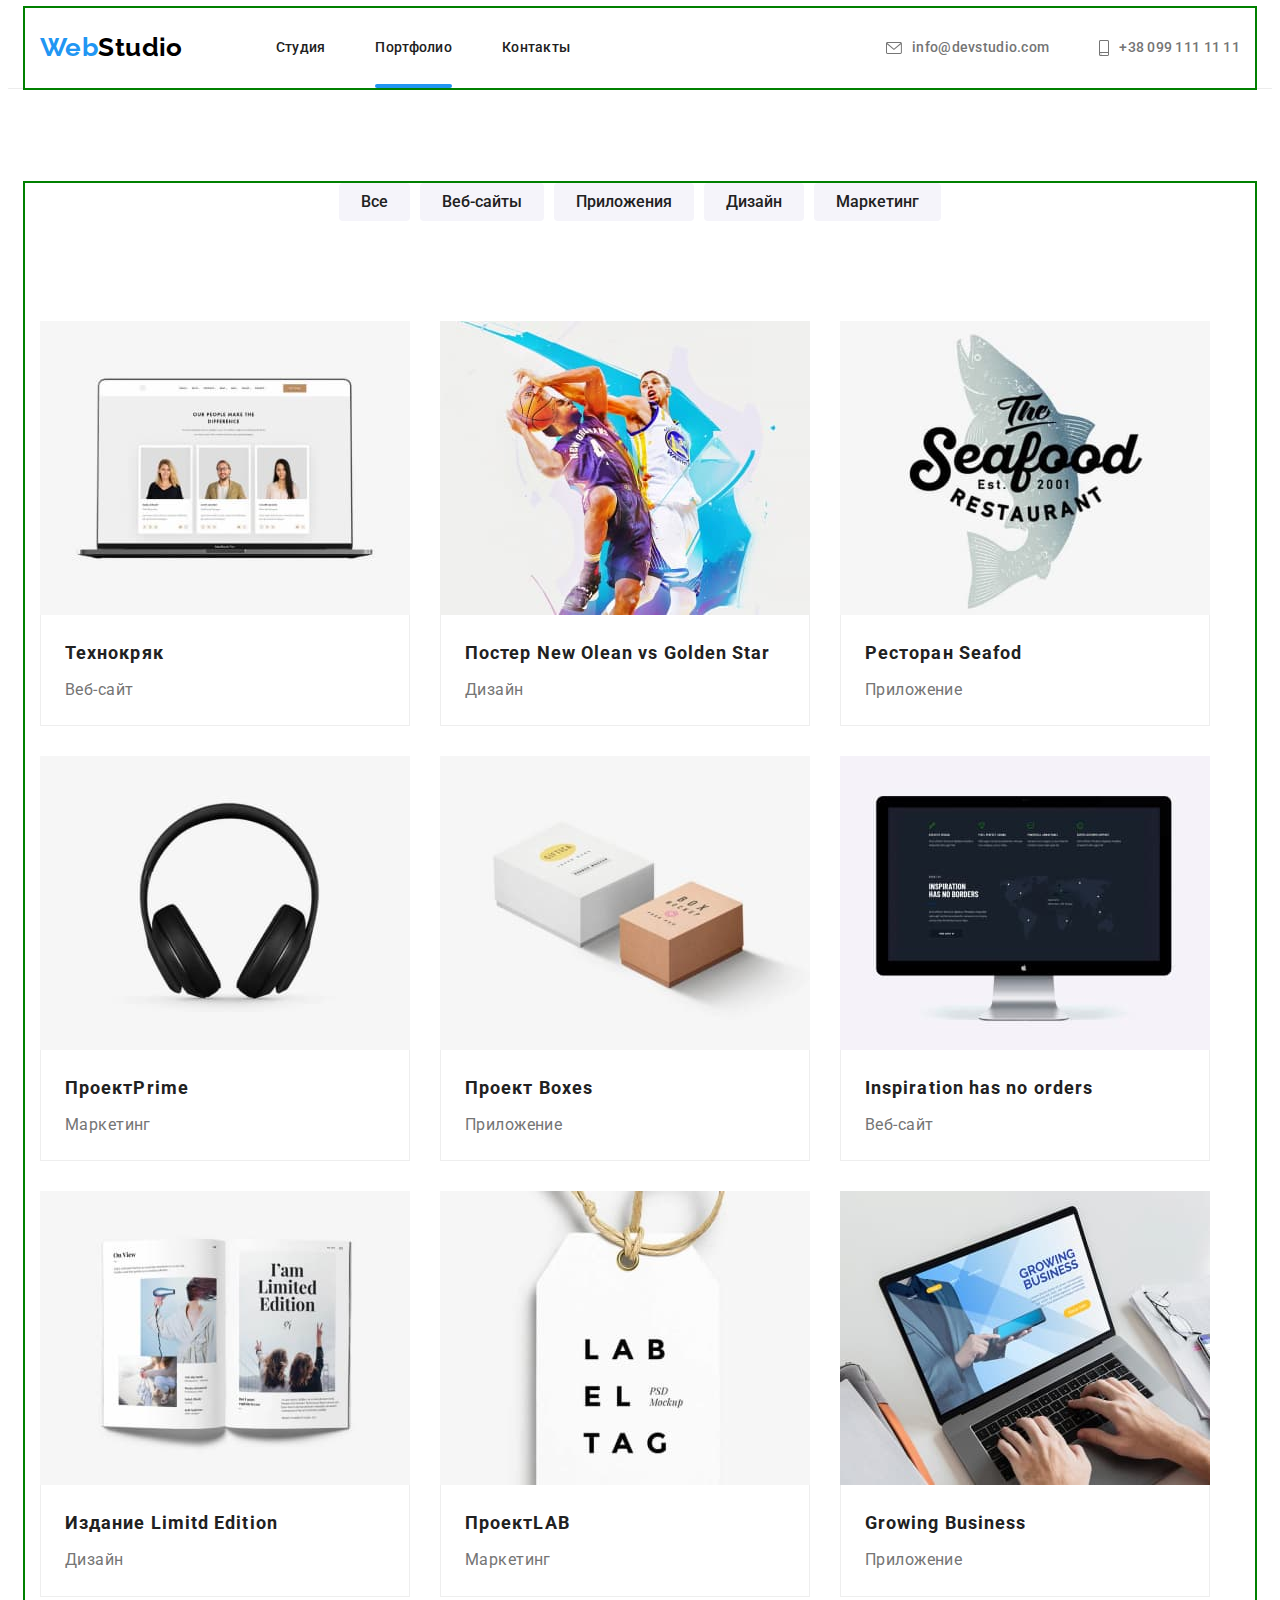
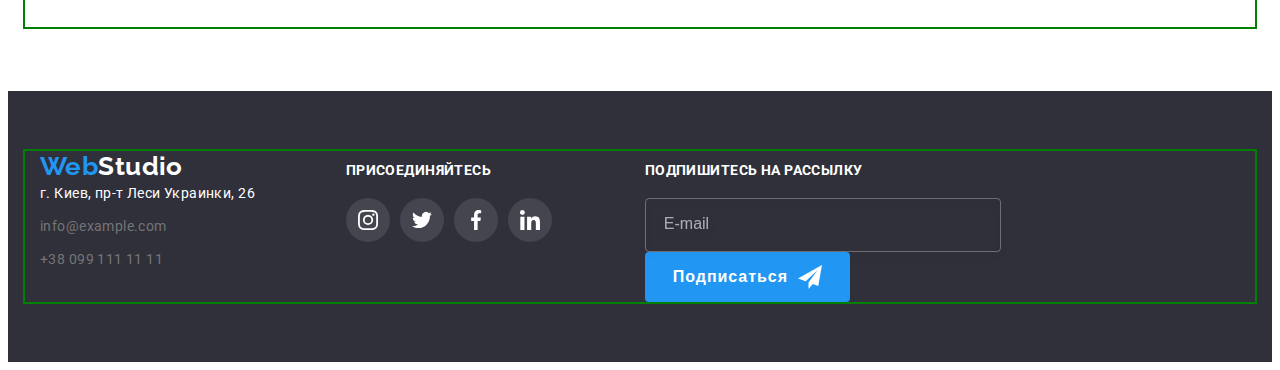
==== commit 615e4000: "bem" ====
--- a/portfolio.html
+++ b/portfolio.html
@@ -19,8 +19,8 @@
             <nav class="navigation">
             <a lang="en" href="" class="logo">Web<span class="logo__studio">Studio</span></a>
             <ul class="nav-list list">
-                <li class="nav-list__item"><a href="./index.html" class="nav-list__link current">Студия</a></li>
-                <li class="nav-list__item"><a href="./portfolio.html" class="nav-list__link">Портфолио</a></li>
+                <li class="nav-list__item"><a href="./index.html" class="nav-list__link">Студия</a></li>
+                <li class="nav-list__item"><a href="./portfolio.html" class="nav-list__link current">Портфолио</a></li>
                 <li class="nav-list__item"><a href="" class="nav-list__link">Контакты</a></li>
             </ul>
             </nav>
--- a/css/main.css
+++ b/css/main.css
@@ -71,13 +71,13 @@
   transition: opacity var(--time-duration) var(--timing-function), visibility var(--time-duration) var(--timing-function);
 }
 
-.backdrop .is-hidden {
+.backdrop.is-hidden {
   opacity: 0;
   pointer-events: none;
   visibility: hidden;
 }
 
-.backdrop.is-hidden.modal {
+.backdrop.is-hidden .modal {
   transform: rotate(-100deg) scale(0.5);
 }
 
@@ -850,6 +850,10 @@
   margin-bottom: 30px;
 }
 
+.project__item :focus .project__action {
+  transform: translateY(0);
+}
+
 .project__link {
   display: block;
   text-decoration: none;
@@ -857,8 +861,20 @@
   transition: box-shadow var(--time-duration) var(--timing-function);
 }
 
-.project__link:hover, .project__link:focus {
+.project__link:hover {
   box-shadow: 0px 1px 1px rgba(0, 0, 0, 0.12), 0px 4px 4px rgba(0, 0, 0, 0.06), 1px 4px 6px rgba(0, 0, 0, 0.16);
+}
+
+.project__link:hover .project__action {
+  transform: translateY(0);
+}
+
+.project__link:focus {
+  box-shadow: 0px 1px 1px rgba(0, 0, 0, 0.12), 0px 4px 4px rgba(0, 0, 0, 0.06), 1px 4px 6px rgba(0, 0, 0, 0.16);
+}
+
+.project__link:focus .project__action {
+  transform: translateY(0);
 }
 
 .project__title {
@@ -898,13 +914,4 @@
   transform: translateY(100%);
   transition: transform var(--time-duration) var(--timing-function);
 }
-
-.project__link:hover .project__action,
-.project__link:focus .project__action {
-  transform: translateY(0);
-}
-
-.project__item:focus .project__action {
-  transform: translateY(0);
-}
 /*# sourceMappingURL=main.css.map */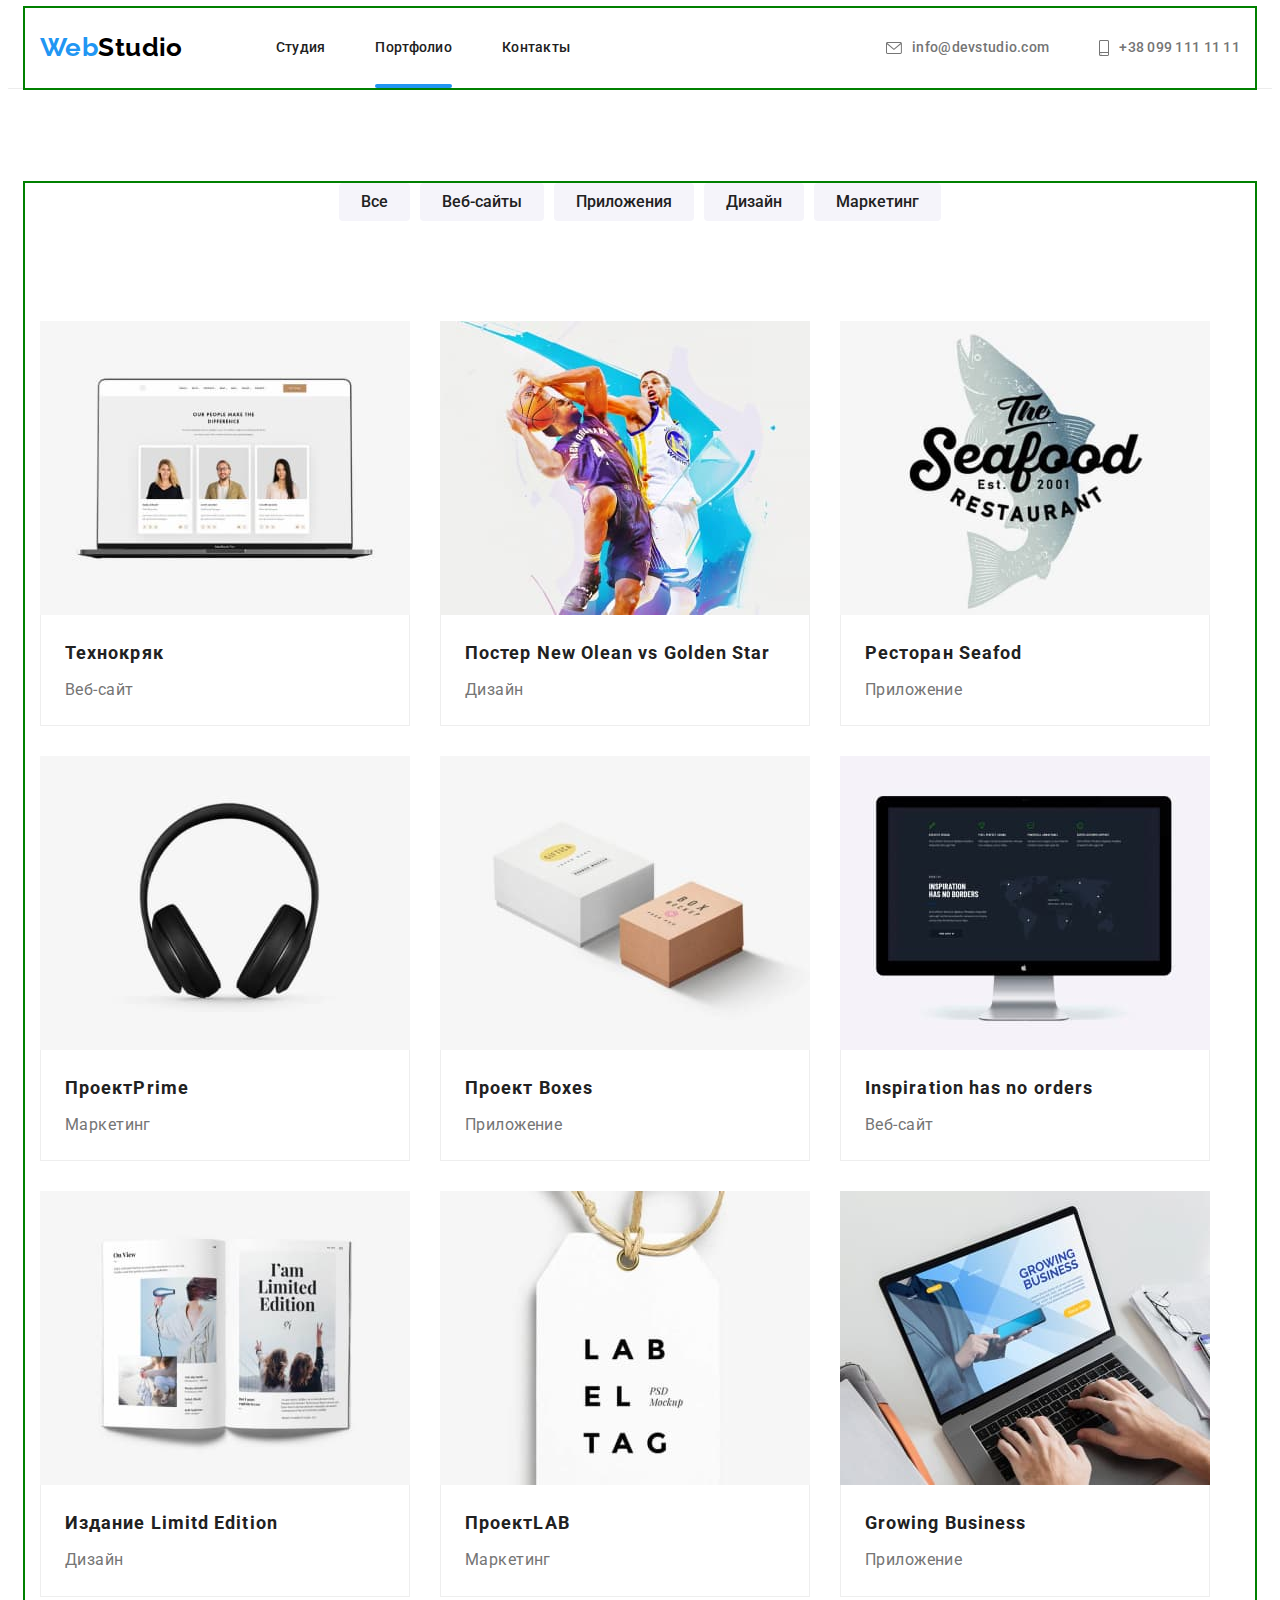
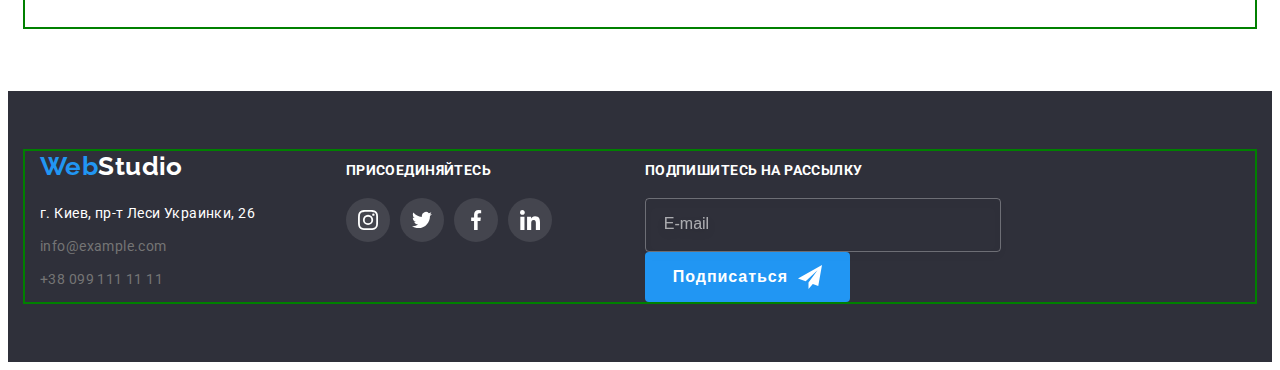
==== commit ad98460c: "bem" ====
--- a/portfolio.html
+++ b/portfolio.html
@@ -189,7 +189,7 @@
         <div class="container footer__container">
             <div class="footer__adress">
                 <a lang="en" href="" class="logo footer__logo">Web<span class="logo footer__logo-studio">Studio</span> </a>
-            <address>
+            <address class="section__adress">
                 <ul class="adress list">
                 <li class="adress__item"><a href="https://goo.gl/maps/fiqTfdVGNk1Dg5dy9" target="_blank" 
                     rel="noopener noreferrer nofollow" class="adress__link adress__link-footer">г. Киев, пр-т Леси Украинки, 26</a>
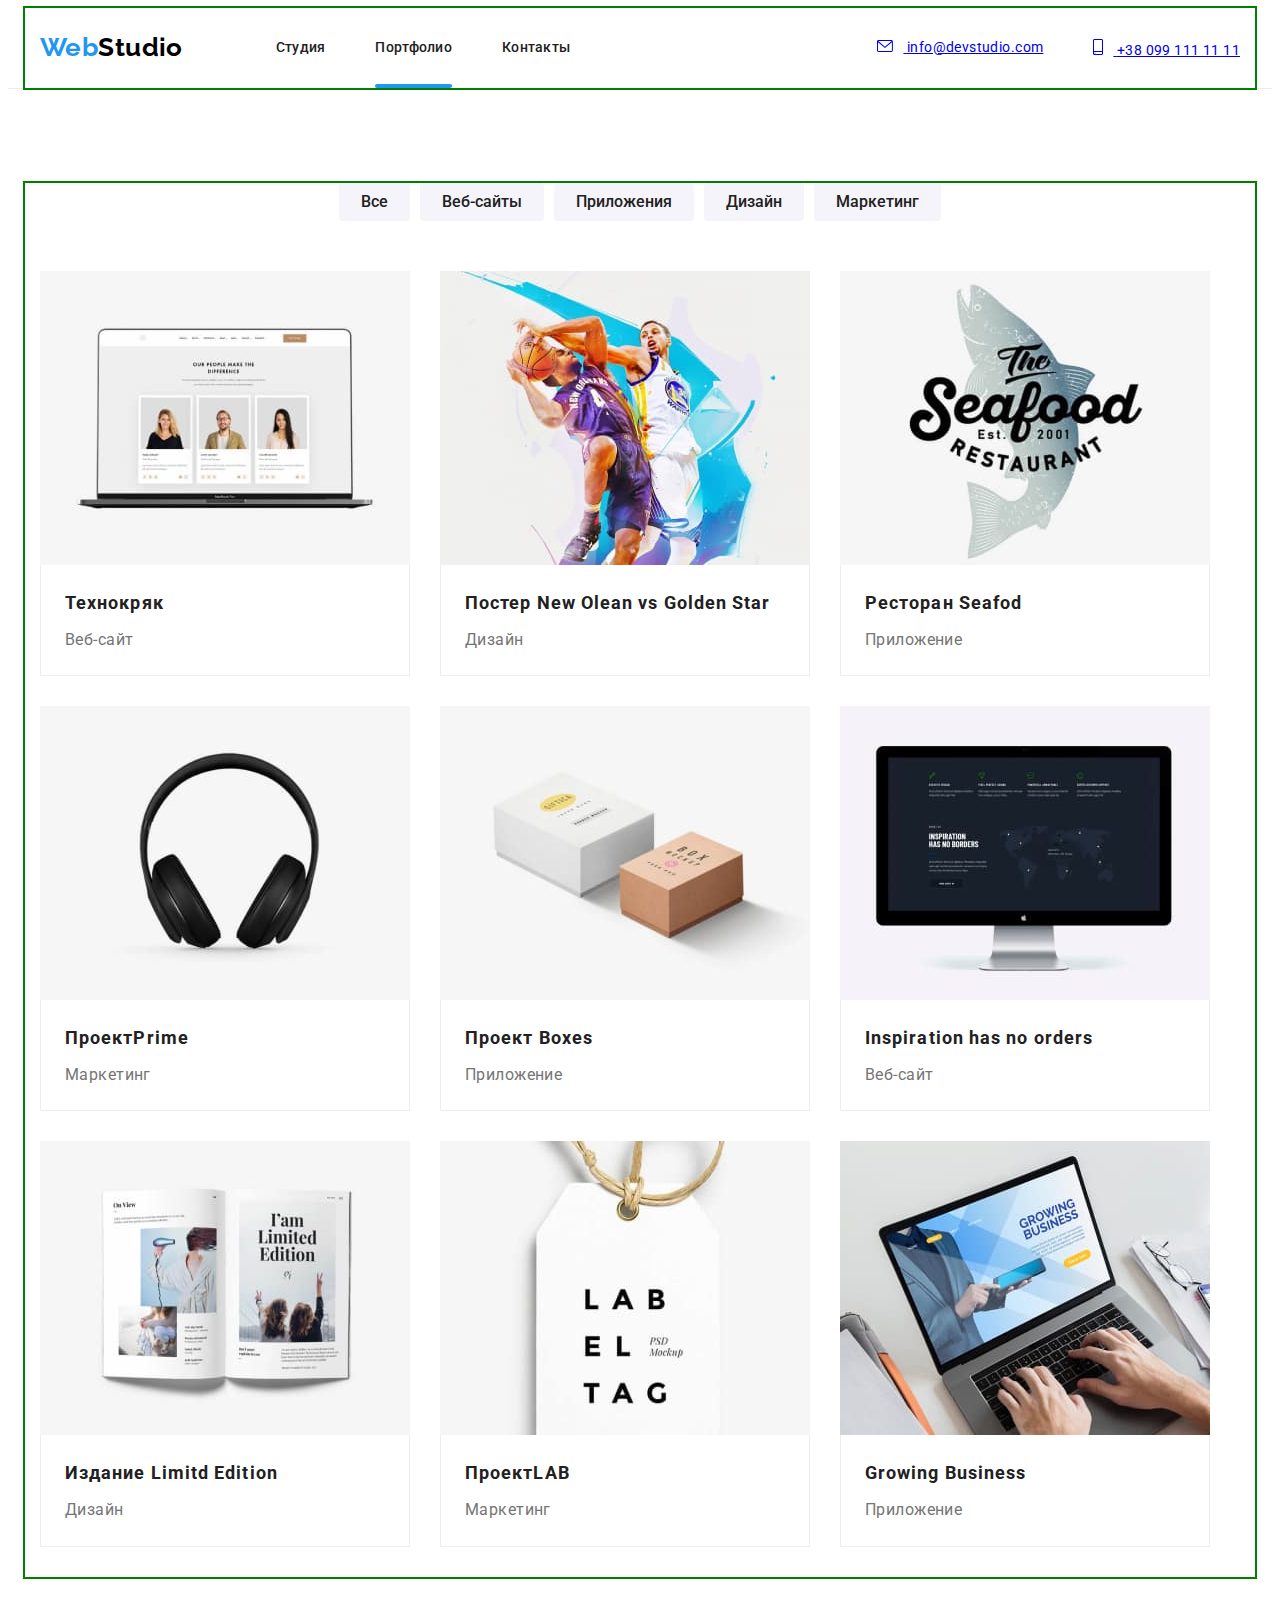
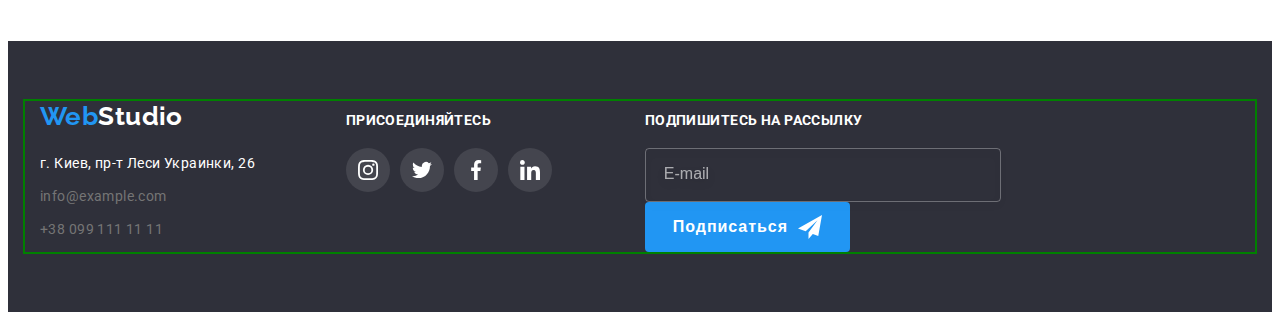
==== commit d4820f83: "correction" ====
--- a/portfolio.html
+++ b/portfolio.html
@@ -18,13 +18,13 @@
         <div class="container header__container">
             <nav class="navigation">
             <a lang="en" href="" class="logo">Web<span class="logo__studio">Studio</span></a>
-            <ul class="nav-list list">
+            <ul class="nav-list">
                 <li class="nav-list__item"><a href="./index.html" class="nav-list__link">Студия</a></li>
                 <li class="nav-list__item"><a href="./portfolio.html" class="nav-list__link current">Портфолио</a></li>
                 <li class="nav-list__item"><a href="" class="nav-list__link">Контакты</a></li>
             </ul>
             </nav>
-            <ul class="contacts list">
+            <ul class="contacts">
                 <li class="contacts__item">
                     <a href="mailto:info@devstudio.com" class="contacts__mail">
                     <svg class="contacts__mail-icon">
@@ -50,25 +50,25 @@
                 <!--Фильтр кнопки-->
                 <ul class="filter list">
                     <li class="filter__item"> 
-                        <button type="button" class="filter filter__button">Все</button>
-                    </li>
-                    <li class="filter__item"> 
-                        <button type="button" class="filter filter__button">Веб-сайты</button>
-                    </li>
-                    <li class="filter__item"> 
-                        <button type="button" class="filter filter__button">Приложения</button>
-                    </li>
-                    <li class="filter__item"> 
-                        <button type="button" class="filter filter__button">Дизайн</button>
-                    </li>
-                    <li class="filter__item"> 
-                        <button type="button" class="filter filter__button">Маркетинг</button>
+                        <button type="button" class="filter__button">Все</button>
+                    </li>
+                    <li class="filter__item"> 
+                        <button type="button" class="filter__button">Веб-сайты</button>
+                    </li>
+                    <li class="filter__item"> 
+                        <button type="button" class="filter__button">Приложения</button>
+                    </li>
+                    <li class="filter__item"> 
+                        <button type="button" class="filter__button">Дизайн</button>
+                    </li>
+                    <li class="filter__item"> 
+                        <button type="button" class="filter__button">Маркетинг</button>
                     </li>
                 </ul>
         
         <!--проекты-->
         
-            <ul class="project list">
+            <ul class="project">
                 <li class="project__item"> 
                     <a class="project__link" href="">
                             <div class="project__thumb">
@@ -190,7 +190,7 @@
             <div class="footer__adress">
                 <a lang="en" href="" class="logo footer__logo">Web<span class="logo footer__logo-studio">Studio</span> </a>
             <address class="section__adress">
-                <ul class="adress list">
+                <ul class="adress">
                 <li class="adress__item"><a href="https://goo.gl/maps/fiqTfdVGNk1Dg5dy9" target="_blank" 
                     rel="noopener noreferrer nofollow" class="adress__link adress__link-footer">г. Киев, пр-т Леси Украинки, 26</a>
                 </li>
@@ -203,7 +203,7 @@
 
             <div class="join__container">
                 <p class="join__title">присоединяйтесь</p>
-                    <ul class="join list">
+                    <ul class="join">
                         <li class="join__item">
                             <a href="" class="join__link">
                                 <svg class="join__icon">
--- a/css/main.css
+++ b/css/main.css
@@ -44,7 +44,7 @@
   letter-spacing: 0.03em;
 }
 
-.list {
+ul {
   list-style: none;
 }
 
@@ -59,6 +59,15 @@
 .section {
   padding-top: 94px;
   padding-bottom: 94px;
+}
+
+.section__title {
+  color: var(--title-color);
+  font-weight: 700;
+  font-size: 36px;
+  line-height: 1.17;
+  text-align: center;
+  margin-bottom: 50px;
 }
 
 .backdrop {
@@ -288,12 +297,11 @@
   margin-left: 50px;
 }
 
-.current {
+.nav-list__link--current {
   color: var(--accent-color);
 }
 
-.contacts__mail,
-.contacts__tel {
+.contacts__link {
   color: inherit;
   font-weight: 500;
   line-height: 1.14;
@@ -305,10 +313,7 @@
   transition: color var(--time-duration) var(--timing-function);
 }
 
-.contacts__mail:hover,
-.contacts__mail:focus,
-.contacts__tel:hover,
-.contacts__tel:focus {
+.contacts__link:hover, .contacts__link:focus {
   color: var(--accent-color);
 }
 
@@ -498,20 +503,8 @@
   margin-left: -30px;
 }
 
-.works__section {
+.section--without-padding {
   padding-top: 0;
-}
-
-.section__title {
-  color: var(--title-color);
-  font-weight: 700;
-  font-size: 36px;
-  line-height: 1.17;
-  text-align: center;
-}
-
-.works__title {
-  margin-bottom: 50px;
 }
 
 .works__item {
@@ -537,7 +530,7 @@
   background: #2F303ACC;
 }
 
-.section__team {
+.section--other-background {
   background-color: var(--team-background);
 }
 
@@ -561,21 +554,17 @@
   margin-left: 30px;
 }
 
-.team__title {
-  margin-bottom: 50px;
-}
-
-.team__pre-title,
+.team__title,
 .team__text {
-  color: var(--title-color);
   font-size: 16px;
-  font-weight: 500;
   line-height: 1.19;
   text-align: center;
 }
 
-.team__pre-title {
+.team__title {
   margin-bottom: 10px;
+  color: var(--title-color);
+  font-weight: 500;
 }
 
 .team-text {
@@ -616,10 +605,6 @@
 .socials__link:hover .socials__icon,
 .socials__link:focus .socials__icon {
   fill: #ffffff;
-}
-
-.section__title {
-  margin-bottom: 50px;
 }
 
 .clients__item:not(:first-child) {
